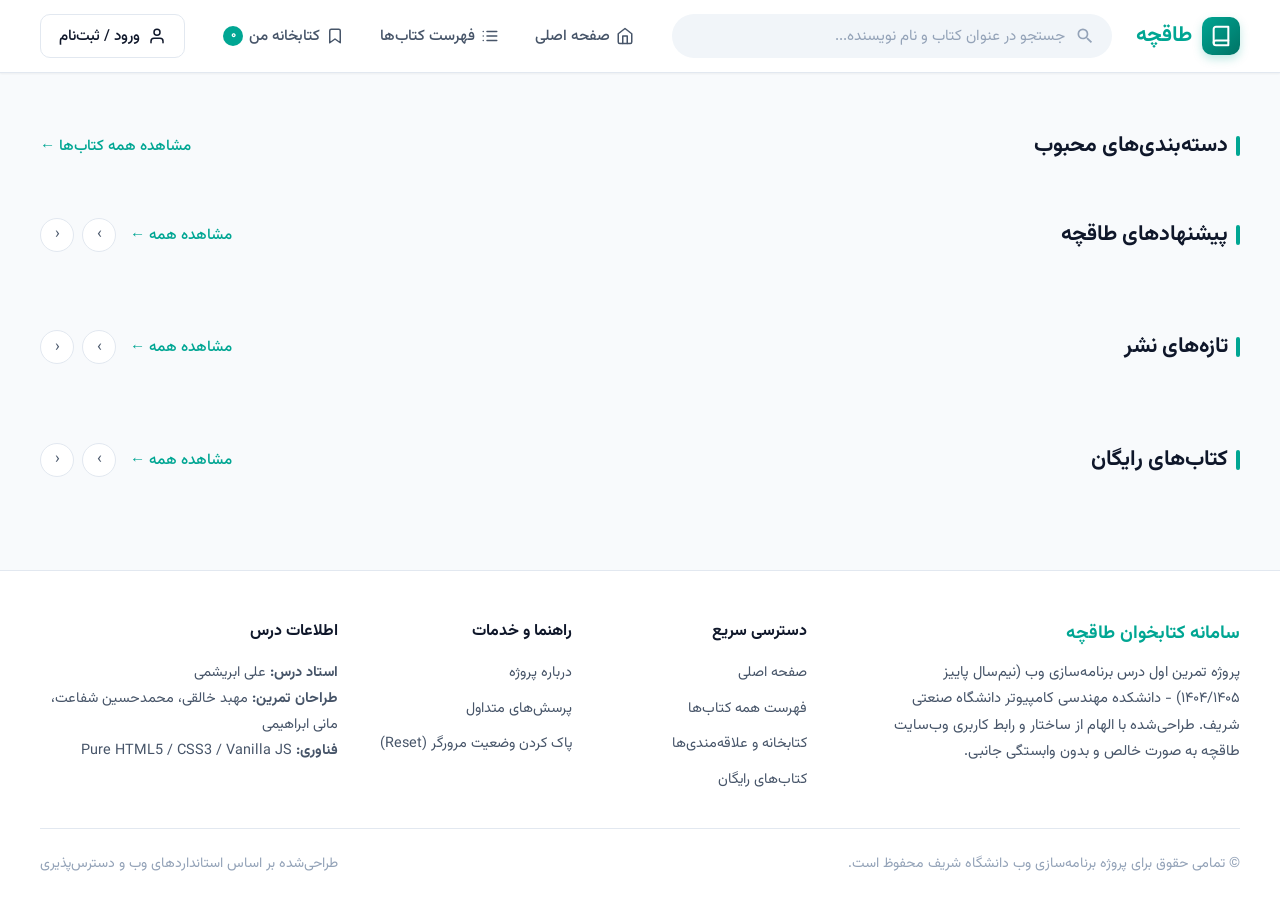
==== index.html @ 5969f9aa "feat(views): create semantic accessible HTML shell with Home, Catalog, Details, Library, Reader, and" ====
<!DOCTYPE html>
<html lang="fa" dir="rtl">
<head>
  <meta charset="UTF-8">
  <meta name="viewport" content="width=device-width, initial-scale=1.0">
  <meta name="description" content="طاقچه - سامانه خرید، دانلود و مطالعه آنلاین کتاب‌های الکترونیکی و صوتی">
  <title>طاقچه | کتاب الکترونیکی و صوتی</title>
  <link rel="stylesheet" href="css/style.css">
</head>
<body>

  <!-- سربرگ اصلی سایت -->
  <header class="site-header" role="banner">
    <div class="container header-inner">
      <!-- لوگو و برند -->
      <a href="#home" class="brand-logo" id="nav-brand-logo" aria-label="صفحه اصلی طاقچه">
        <div class="brand-icon" aria-hidden="true">
          <svg width="22" height="22" viewBox="0 0 24 24" fill="none" stroke="currentColor" stroke-width="2.2" stroke-linecap="round" stroke-linejoin="round">
            <path d="M4 19.5A2.5 2.5 0 0 1 6.5 17H20"/>
            <path d="M6.5 2H20v20H6.5A2.5 2.5 0 0 1 4 19.5v-15A2.5 2.5 0 0 1 6.5 2z"/>
          </svg>
        </div>
        <span>طاقچه</span>
      </a>

      <!-- نوار جستجوی سربرگ -->
      <div class="header-search" id="header-search-container" role="search">
        <form id="header-search-form" action="javascript:void(0);">
          <div class="search-input-wrapper">
            <svg class="search-icon" aria-hidden="true" viewBox="0 0 24 24">
              <path d="M15.5 14h-.79l-.28-.27A6.471 6.471 0 0 0 16 9.5 6.5 6.5 0 1 0 9.5 16c1.61 0 3.09-.59 4.23-1.57l.27.28v.79l5 4.99L20.49 19l-4.99-5zm-6 0C7.01 14 5 11.99 5 9.5S7.01 5 9.5 5 14 7.01 14 9.5 11.99 14 9.5 14z"/>
            </svg>
            <input 
              type="text" 
              id="global-search-input" 
              class="search-input" 
              placeholder="جستجو در عنوان کتاب و نام نویسنده..." 
              autocomplete="off"
              aria-label="جستجوی کتاب"
            >
            <button type="button" id="search-clear-btn" class="search-clear-btn" aria-label="پاک کردن متن جستجو">✕</button>
          </div>
        </form>
      </div>

      <!-- ناوبری اصلی -->
      <nav class="main-nav" role="navigation" aria-label="ناوبری اصلی">
        <a href="#home" class="nav-link" id="nav-link-home">
          <svg width="18" height="18" viewBox="0 0 24 24" fill="none" stroke="currentColor" stroke-width="2" stroke-linecap="round" stroke-linejoin="round" aria-hidden="true"><path d="M3 9l9-7 9 7v11a2 2 0 0 1-2 2H5a2 2 0 0 1-2-2z"/><polyline points="9 22 9 12 15 12 15 22"/></svg>
          <span>صفحه اصلی</span>
        </a>
        <a href="#catalog" class="nav-link" id="nav-link-catalog">
          <svg width="18" height="18" viewBox="0 0 24 24" fill="none" stroke="currentColor" stroke-width="2" stroke-linecap="round" stroke-linejoin="round" aria-hidden="true"><line x1="8" y1="6" x2="21" y2="6"/><line x1="8" y1="12" x2="21" y2="12"/><line x1="8" y1="18" x2="21" y2="18"/><line x1="3" y1="6" x2="3.01" y2="6"/><line x1="3" y1="12" x2="3.01" y2="12"/><line x1="3" y1="18" x2="3.01" y2="18"/></svg>
          <span>فهرست کتاب‌ها</span>
        </a>
        <a href="#library" class="nav-link" id="nav-link-library">
          <svg width="18" height="18" viewBox="0 0 24 24" fill="none" stroke="currentColor" stroke-width="2" stroke-linecap="round" stroke-linejoin="round" aria-hidden="true"><path d="M19 21l-7-5-7 5V5a2 2 0 0 1 2-2h10a2 2 0 0 1 2 2z"/></svg>
          <span>کتابخانه من</span>
          <span class="badge-count" id="header-library-count">۰</span>
        </a>
      </nav>

      <!-- اقدامات کاربری سربرگ -->
      <div class="header-actions">
        <div id="user-logged-out-box">
          <button type="button" class="btn btn-outline" id="btn-open-login" aria-haspopup="dialog">
            <svg width="18" height="18" viewBox="0 0 24 24" fill="none" stroke="currentColor" stroke-width="2" stroke-linecap="round" stroke-linejoin="round" aria-hidden="true"><path d="M20 21v-2a4 4 0 0 0-4-4H8a4 4 0 0 0-4 4v2"/><circle cx="12" cy="7" r="4"/></svg>
            <span>ورود / ثبت‌نام</span>
          </button>
        </div>
        <div id="user-logged-in-box" style="display: none; align-items: center; gap: 8px;">
          <div class="user-menu-btn">
            <div class="user-avatar" id="header-user-avatar" aria-hidden="true">ک</div>
            <span id="header-user-name">کاربر</span>
          </div>
          <button type="button" class="btn-logout" id="btn-logout" aria-label="خروج از حساب کاربری">خروج</button>
        </div>

        <!-- دکمه منوی موبایل -->
        <button type="button" class="mobile-menu-toggle" id="btn-mobile-menu" aria-label="منوی موبایل" aria-expanded="false">
          <svg width="22" height="22" viewBox="0 0 24 24" fill="none" stroke="currentColor" stroke-width="2" stroke-linecap="round" stroke-linejoin="round"><line x1="3" y1="12" x2="21" y2="12"/><line x1="3" y1="6" x2="21" y2="6"/><line x1="3" y1="18" x2="21" y2="18"/></svg>
        </button>
      </div>
    </div>
  </header>

  <!-- ریشه اصلی اپلیکیشن (صفحات و نماها) -->
  <main id="app-root" role="main">
    
    <!-- ==================== نمای صفحه اصلی ==================== -->
    <div id="view-home" class="app-view">
      <div class="container">
        
        <!-- بنر تبلیغاتی اسلایدر -->
        <section class="banner-section" aria-label="پیشنهادهای ویژه">
          <div class="banner-carousel-wrapper">
            <div class="banner-slides-track" id="banner-slides-track">
              <!-- بنرها توسط جاوااسکریپت درج می‌شوند -->
            </div>
            <div class="banner-controls">
              <button type="button" class="banner-arrow-btn" id="banner-prev-btn" aria-label="اسلاید قبلی">
                <svg width="20" height="20" viewBox="0 0 24 24" fill="none" stroke="currentColor" stroke-width="2.5" stroke-linecap="round" stroke-linejoin="round"><polyline points="9 18 15 12 9 6"/></svg>
              </button>
              <button type="button" class="banner-arrow-btn" id="banner-next-btn" aria-label="اسلاید بعدی">
                <svg width="20" height="20" viewBox="0 0 24 24" fill="none" stroke="currentColor" stroke-width="2.5" stroke-linecap="round" stroke-linejoin="round"><polyline points="15 18 9 12 15 6"/></svg>
              </button>
            </div>
            <div class="banner-indicators" id="banner-indicators">
              <!-- نقاط اندیکاتور -->
            </div>
          </div>
        </section>

        <!-- بخش دسته‌بندی‌ها -->
        <section class="categories-section" aria-label="دسته‌بندی‌های موضوعی">
          <div class="section-header">
            <h2 class="section-title">دسته‌بندی‌های محبوب</h2>
            <a href="#catalog" class="section-view-all">مشاهده همه کتاب‌ها ←</a>
          </div>
          <div class="categories-grid" id="home-categories-grid">
            <!-- تراشه‌های دسته‌بندی با JS اضافه می‌شوند -->
          </div>
        </section>

        <!-- ردیف ۱: پیشنهادهای طاقچه -->
        <section class="shelf-section" id="shelf-featured" aria-label="پیشنهادهای طاقچه">
          <div class="section-header">
            <h2 class="section-title">پیشنهادهای طاقچه</h2>
            <div style="display: flex; align-items: center; gap: 14px;">
              <a href="#catalog" class="section-view-all" data-shelf-filter="featured">مشاهده همه ←</a>
              <div class="shelf-controls">
                <button type="button" class="shelf-arrow-btn" data-shelf-prev="shelf-featured-track" aria-label="کتاب‌های قبلی">›</button>
                <button type="button" class="shelf-arrow-btn" data-shelf-next="shelf-featured-track" aria-label="کتاب‌های بعدی">‹</button>
              </div>
            </div>
          </div>
          <div class="shelf-carousel">
            <div class="shelf-track" id="shelf-featured-track">
              <!-- کارت‌های کتاب درج می‌شوند -->
            </div>
          </div>
        </section>

        <!-- ردیف ۲: تازه‌های نشر -->
        <section class="shelf-section" id="shelf-new" aria-label="تازه‌های نشر">
          <div class="section-header">
            <h2 class="section-title">تازه‌های نشر</h2>
            <div style="display: flex; align-items: center; gap: 14px;">
              <a href="#catalog" class="section-view-all" data-shelf-filter="new">مشاهده همه ←</a>
              <div class="shelf-controls">
                <button type="button" class="shelf-arrow-btn" data-shelf-prev="shelf-new-track" aria-label="کتاب‌های قبلی">›</button>
                <button type="button" class="shelf-arrow-btn" data-shelf-next="shelf-new-track" aria-label="کتاب‌های بعدی">‹</button>
              </div>
            </div>
          </div>
          <div class="shelf-carousel">
            <div class="shelf-track" id="shelf-new-track">
              <!-- کارت‌های کتاب درج می‌شوند -->
            </div>
          </div>
        </section>

        <!-- ردیف ۳: کتاب‌های رایگان -->
        <section class="shelf-section" id="shelf-free" aria-label="کتاب‌های رایگان">
          <div class="section-header">
            <h2 class="section-title">کتاب‌های رایگان</h2>
            <div style="display: flex; align-items: center; gap: 14px;">
              <a href="#catalog" class="section-view-all" data-shelf-filter="free">مشاهده همه ←</a>
              <div class="shelf-controls">
                <button type="button" class="shelf-arrow-btn" data-shelf-prev="shelf-free-track" aria-label="کتاب‌های قبلی">›</button>
                <button type="button" class="shelf-arrow-btn" data-shelf-next="shelf-free-track" aria-label="کتاب‌های بعدی">‹</button>
              </div>
            </div>
          </div>
          <div class="shelf-carousel">
            <div class="shelf-track" id="shelf-free-track">
              <!-- کارت‌های کتاب درج می‌شوند -->
            </div>
          </div>
        </section>

      </div>
    </div>

    <!-- ==================== نمای فهرست کتاب‌ها و جستجو ==================== -->
    <div id="view-catalog" class="app-view" style="display: none;">
      <div class="container catalog-section">
        
        <div class="catalog-header">
          <nav class="catalog-breadcrumb" aria-label="مسیر راهنما">
            <a href="#home">صفحه اصلی</a>
            <span>/</span>
            <span style="color: var(--text-primary); font-weight: 500;">فهرست کتاب‌ها</span>
          </nav>
          <div class="catalog-title-bar">
            <h1 style="font-size: 1.6rem; font-weight: 700;">فهرست و جستجوی کتاب‌ها</h1>
          </div>
        </div>

        <div class="catalog-layout">
          <!-- نوار کناری فیلترها -->
          <aside class="filters-sidebar" aria-label="فیلترهای جستجو">
            <div class="filters-header">
              <h3>فیلترها</h3>
              <button type="button" class="clear-filters-btn" id="btn-clear-all-filters">پاک کردن فیلترها</button>
            </div>

            <!-- فیلتر بر اساس دسته -->
            <div class="filter-group">
              <h4 class="filter-group-title">دسته‌بندی موضوعی</h4>
              <div class="filter-options-list" id="filter-categories-list">
                <!-- گزینه‌های رادیویی با JS اضافه می‌شوند -->
              </div>
            </div>

            <!-- فیلتر بر اساس قیمت -->
            <div class="filter-group">
              <h4 class="filter-group-title">نوع قیمت</h4>
              <div class="filter-options-list">
                <label class="filter-radio-label">
                  <input type="radio" name="filter-price" value="all" checked>
                  <span>همه کتاب‌ها</span>
                </label>
                <label class="filter-radio-label">
                  <input type="radio" name="filter-price" value="free">
                  <span>فقط کتاب‌های رایگان</span>
                </label>
                <label class="filter-radio-label">
                  <input type="radio" name="filter-price" value="paid">
                  <span>فقط کتاب‌های غیررایگان (پولی)</span>
                </label>
              </div>
            </div>
          </aside>

          <!-- محتوای نتایج -->
          <div class="catalog-content">
            <!-- نوار مرتب‌سازی و آمار -->
            <div class="catalog-toolbar">
              <div class="results-count">
                تعداد نتایج: <strong id="catalog-count-badge">۰</strong> کتاب
              </div>
              <div class="sort-container">
                <label for="catalog-sort-select" class="sort-label">مرتب‌سازی بر اساس:</label>
                <select id="catalog-sort-select" class="sort-select" aria-label="مرتب‌سازی نتایج">
                  <option value="default">پیش‌فرض طاقچه</option>
                  <option value="rating-desc">بیشترین امتیاز (محبوب‌ترین)</option>
                  <option value="price-asc">ارزان‌ترین قیمت</option>
                  <option value="price-desc">گران‌ترین قیمت</option>
                </select>
              </div>
            </div>

            <!-- شبکه کارت‌های کتاب -->
            <div class="catalog-books-grid" id="catalog-books-grid">
              <!-- کارت‌ها در این بخش درج می‌شوند -->
            </div>
          </div>
        </div>

      </div>
    </div>

    <!-- ==================== نمای جزییات کتاب ==================== -->
    <div id="view-book" class="app-view" style="display: none;">
      <div class="container book-details-section">
        
        <nav class="catalog-breadcrumb" aria-label="مسیر راهنما">
          <a href="#home">صفحه اصلی</a>
          <span>/</span>
          <a href="#catalog">فهرست کتاب‌ها</a>
          <span>/</span>
          <span id="book-detail-breadcrumb" style="color: var(--text-primary); font-weight: 500;">نام کتاب</span>
        </nav>

        <div id="book-detail-content-area">
          <!-- محتوای جزییات با جاوااسکریپت بارگذاری می‌شود -->
        </div>

      </div>
    </div>

    <!-- ==================== نمای کتابخانه من ==================== -->
    <div id="view-library" class="app-view" style="display: none;">
      <div class="container library-section">
        
        <div class="catalog-header">
          <nav class="catalog-breadcrumb" aria-label="مسیر راهنما">
            <a href="#home">صفحه اصلی</a>
            <span>/</span>
            <span style="color: var(--text-primary); font-weight: 500;">کتابخانه من</span>
          </nav>
          <h1 style="font-size: 1.6rem; font-weight: 700; margin-bottom: 8px;">کتابخانه و علاقه‌مندی‌ها</h1>
          <p style="color: var(--text-secondary); font-size: 0.95rem;">کتاب‌های دریافت‌شده و نشان‌شده‌های شما به صورت پایدار در این بخش قرار دارند.</p>
        </div>

        <div class="library-tabs" role="tablist">
          <button type="button" class="library-tab-btn active" id="tab-btn-purchased" role="tab" aria-selected="true">
            <span>کتاب‌های دریافت‌شده (من)</span>
            <span class="badge-count" id="library-purchased-count">۰</span>
          </button>
          <button type="button" class="library-tab-btn" id="tab-btn-favorites" role="tab" aria-selected="false">
            <span>نشان‌شده‌ها (علاقه‌مندی‌ها)</span>
            <span class="badge-count" id="library-favorites-count">۰</span>
          </button>
        </div>

        <!-- شبکه کتاب‌های کتابخانه -->
        <div class="catalog-books-grid" id="library-books-grid">
          <!-- کتاب‌های کتابخانه درج می‌شوند -->
        </div>

      </div>
    </div>

    <!-- ==================== نمای مطالعه نمونه کتاب ==================== -->
    <div id="view-reader" class="app-view" style="display: none;">
      <div class="reader-container" id="reader-container">
        
        <header class="reader-header">
          <div class="reader-title-box">
            <button type="button" class="btn btn-outline" id="btn-reader-exit" aria-label="خروج از مطالعه و بازگشت به جزییات کتاب">
              ✕ خروج از مطالعه
            </button>
            <span id="reader-header-book-title" style="font-weight: 700; font-size: 1.05rem;">عنوان کتاب</span>
          </div>

          <div class="reader-tools">
            <!-- تغییر اندازه قلم -->
            <div class="reader-tool-group" aria-label="تنظیم اندازه قلم">
              <button type="button" class="reader-tool-btn" data-font-size="sm">کوچک</button>
              <button type="button" class="reader-tool-btn active" data-font-size="md">متوسط</button>
              <button type="button" class="reader-tool-btn" data-font-size="lg">بزرگ</button>
            </div>

            <!-- تغییر تم مطالعه -->
            <div class="reader-tool-group" aria-label="تنظیم تم مطالعه">
              <button type="button" class="reader-tool-btn active" data-theme="light">روشن</button>
              <button type="button" class="reader-tool-btn" data-theme="dark">تیره</button>
              <button type="button" class="reader-tool-btn" data-theme="sepia">کاغذی</button>
            </div>
          </div>
        </header>

        <main class="reader-content-wrapper">
          <div class="reader-book-meta">
            <h1 class="reader-book-title" id="reader-title">عنوان کتاب</h1>
            <p class="reader-book-author" id="reader-author">نویسنده</p>
          </div>
          <div class="reader-paragraphs font-size-md" id="reader-paragraphs-body">
            <!-- پاراگراف‌های متنی کتاب -->
          </div>
        </main>

      </div>
    </div>

  </main>

  <!-- ==================== مودال ورود کاربر ==================== -->
  <div class="modal-overlay" id="login-modal" role="dialog" aria-modal="true" aria-labelledby="login-modal-title">
    <div class="modal-card">
      <div class="modal-header">
        <h3 class="modal-title" id="login-modal-title">ورود به طاقچه</h3>
        <button type="button" class="modal-close-btn" id="btn-close-login" aria-label="بستن پنجره">✕</button>
      </div>
      <form id="login-form" novalidate>
        <div class="modal-body">
          <p style="font-size: 0.9rem; color: var(--text-secondary); margin-bottom: 20px;">
            برای دریافت و خرید کتاب و ثبت در کتابخانه خود، لطفاً اطلاعات زیر را وارد نمایید:
          </p>
          
          <div class="form-group">
            <label for="input-user-name" class="form-label">نام و نام خانوادگی / نام نمایشی *</label>
            <input 
              type="text" 
              id="input-user-name" 
              class="form-input" 
              placeholder="مثال: علی احمدی" 
              required
            >
            <span class="form-error-msg" id="error-user-name">لطفاً نام نمایشی خود را وارد کنید.</span>
          </div>

          <div class="form-group">
            <label for="input-user-phone" class="form-label">شماره تلفن همراه *</label>
            <input 
              type="tel" 
              id="input-user-phone" 
              class="form-input" 
              placeholder="مثال: 09123456789" 
              dir="ltr" 
              maxlength="11" 
              required
            >
            <span class="form-error-msg" id="error-user-phone">شماره همراه باید دقیقاً ۱۱ رقم بوده و با ۰۹ آغاز شود (ارقام فارسی و لاتین معتبرند).</span>
          </div>
        </div>
        <div class="modal-footer">
          <button type="button" class="btn btn-outline" id="btn-cancel-login">انصراف</button>
          <button type="submit" class="btn btn-primary" id="btn-submit-login">ورود به حساب</button>
        </div>
      </form>
    </div>
  </div>

  <!-- ==================== مودال تایید خرید کتاب ==================== -->
  <div class="modal-overlay" id="purchase-modal" role="dialog" aria-modal="true" aria-labelledby="purchase-modal-title">
    <div class="modal-card">
      <div class="modal-header">
        <h3 class="modal-title" id="purchase-modal-title">تایید خرید شبیه‌سازی‌شده</h3>
        <button type="button" class="modal-close-btn" id="btn-close-purchase" aria-label="بستن پنجره">✕</button>
      </div>
      <div class="modal-body">
        <p style="font-size: 0.95rem; margin-bottom: 16px; color: var(--text-primary);">
          شما در حال افزودن کتاب زیر به کتابخانه دیجیتال خود هستید:
        </p>
        <div style="background-color: var(--bg-surface-alt); padding: 16px; border-radius: var(--radius-md); margin-bottom: 18px;">
          <h4 id="purchase-book-title" style="font-size: 1.05rem; font-weight: 700; margin-bottom: 6px;">عنوان کتاب</h4>
          <p id="purchase-book-author" style="font-size: 0.88rem; color: var(--text-secondary); margin-bottom: 12px;">نویسنده</p>
          <div style="display: flex; justify-content: space-between; align-items: center; border-top: 1px dashed var(--border-light); padding-top: 10px;">
            <span style="font-size: 0.9rem; color: var(--text-secondary);">مبلغ قابل پرداخت:</span>
            <strong id="purchase-book-price" style="font-size: 1.1rem; color: var(--primary);">۰ تومان</strong>
          </div>
        </div>
        <p style="font-size: 0.82rem; color: var(--text-muted); line-height: 1.6;">
          * توجه: این فرایند یک شبیه‌سازی محلی برای تکلیف دانشگاه است و هیچ‌گونه تراکنش مالی واقعی یا اتصال به درگاه پرداخت انجام نمی‌گیرد.
        </p>
      </div>
      <div class="modal-footer">
        <button type="button" class="btn btn-outline" id="btn-cancel-purchase">انصراف</button>
        <button type="button" class="btn btn-primary" id="btn-confirm-purchase">تایید و افزودن به کتابخانه</button>
      </div>
    </div>
  </div>

  <!-- کانتینر پیام‌های شناور توست -->
  <div class="toast-container" id="toast-container" aria-live="polite"></div>

  <!-- پاورقی سایت -->
  <footer class="site-footer" role="contentinfo">
    <div class="container">
      <div class="footer-grid">
        <div class="footer-about">
          <h4>سامانه کتابخوان طاقچه</h4>
          <p>
            پروژه تمرین اول درس برنامه‌سازی وب (نیم‌سال پاییز ۱۴۰۴/۱۴۰۵) - دانشکده مهندسی کامپیوتر دانشگاه صنعتی شریف. طراحی‌شده با الهام از ساختار و رابط کاربری وب‌سایت طاقچه به صورت خالص و بدون وابستگی جانبی.
          </p>
        </div>
        <div class="footer-col">
          <h5>دسترسی سریع</h5>
          <ul class="footer-links-list">
            <li><a href="#home">صفحه اصلی</a></li>
            <li><a href="#catalog">فهرست همه کتاب‌ها</a></li>
            <li><a href="#library">کتابخانه و علاقه‌مندی‌ها</a></li>
            <li><a href="#catalog" data-shelf-filter="free">کتاب‌های رایگان</a></li>
          </ul>
        </div>
        <div class="footer-col">
          <h5>راهنما و خدمات</h5>
          <ul class="footer-links-list">
            <li><a href="javascript:void(0);" onclick="alert('این سامانه یک پروژه دانشگاهی است.');">درباره پروژه</a></li>
            <li><a href="javascript:void(0);" onclick="alert('پرسش‌های متداول در فایل README.md توضیح داده شده‌اند.');">پرسش‌های متداول</a></li>
            <li><a href="javascript:void(0);" onclick="localStorage.clear(); location.reload();">پاک کردن وضعیت مرورگر (Reset)</a></li>
          </ul>
        </div>
        <div class="footer-col">
          <h5>اطلاعات درس</h5>
          <p style="font-size: 0.9rem; color: var(--text-secondary); line-height: 1.8;">
            <strong>استاد درس:</strong> علی ابریشمی<br>
            <strong>طراحان تمرین:</strong> مهبد خالقی، محمدحسین شفاعت، مانی ابراهیمی<br>
            <strong>فناوری:</strong> Pure HTML5 / CSS3 / Vanilla JS
          </p>
        </div>
      </div>
      <div class="footer-bottom">
        <span>© تمامی حقوق برای پروژه برنامه‌سازی وب دانشگاه شریف محفوظ است.</span>
        <span>طراحی‌شده بر اساس استانداردهای وب و دسترس‌پذیری</span>
      </div>
    </div>
  </footer>

  <!-- اسکریپت داده‌ها و منطق برنامه -->
  <script src="js/books.js"></script>
  <script src="js/app.js"></script>
</body>
</html>
---- css/style.css ----
/**
 * style.css - سامانه طراحی و استایل‌های وب‌اپلیکیشن طاقچه
 * کاملاً بدون وابستگی، بر پایه CSS خالص، واکنش‌گرا و راست‌به‌چپ (RTL)
 */

/* ==========================================================================
   ۱. قلم‌ها و متغیرهای طراحی (Typography & CSS Variables)
   ========================================================================== */
@font-face {
  font-family: 'Vazirmatn';
  src: url('../assets/fonts/Vazirmatn-Regular.woff2') format('woff2');
  font-weight: 400;
  font-style: normal;
  font-display: swap;
}

@font-face {
  font-family: 'Vazirmatn';
  src: url('../assets/fonts/Vazirmatn-Medium.woff2') format('woff2');
  font-weight: 500;
  font-style: normal;
  font-display: swap;
}

@font-face {
  font-family: 'Vazirmatn';
  src: url('../assets/fonts/Vazirmatn-Bold.woff2') format('woff2');
  font-weight: 700;
  font-style: normal;
  font-display: swap;
}

:root {
  /* پالت رنگی طاقچه */
  --primary: #00a693;
  --primary-hover: #008f7e;
  --primary-dark: #007365;
  --primary-light: #e6f6f4;
  --primary-glow: rgba(0, 166, 147, 0.25);

  --accent-gold: #f59e0b;
  --accent-red: #ef4444;
  --accent-red-bg: #fee2e2;
  --accent-blue: #2563eb;

  /* رنگ‌های سطح و پس‌زمینه */
  --bg-page: #f8fafc;
  --bg-surface: #ffffff;
  --bg-surface-alt: #f1f5f9;
  --bg-overlay: rgba(15, 23, 42, 0.65);

  /* رنگ‌های متن */
  --text-primary: #0f172a;
  --text-secondary: #475569;
  --text-muted: #94a3b8;
  --text-on-primary: #ffffff;

  /* خطوط و مرزها */
  --border-light: #e2e8f0;
  --border-focus: #00a693;

  /* سایه‌ها */
  --shadow-sm: 0 1px 2px 0 rgba(0, 0, 0, 0.05);
  --shadow-md: 0 4px 6px -1px rgba(0, 0, 0, 0.08), 0 2px 4px -2px rgba(0, 0, 0, 0.05);
  --shadow-lg: 0 10px 15px -3px rgba(0, 0, 0, 0.08), 0 4px 6px -4px rgba(0, 0, 0, 0.04);
  --shadow-xl: 0 20px 25px -5px rgba(0, 0, 0, 0.1), 0 8px 10px -6px rgba(0, 0, 0, 0.04);

  /* فاصله‌ها و انحناها */
  --radius-sm: 6px;
  --radius-md: 10px;
  --radius-lg: 16px;
  --radius-full: 9999px;

  --transition-fast: 0.15s ease;
  --transition-normal: 0.25s ease;

  --max-content-width: 1240px;
}

/* ==========================================================================
   ۲. بازنشانی پایه و عمومی (Reset & Base)
   ========================================================================== */
*, *::before, *::after {
  box-sizing: border-box;
  margin: 0;
  padding: 0;
}

html {
  font-family: 'Vazirmatn', -apple-system, BlinkMacSystemFont, "Segoe UI", Tahoma, sans-serif;
  font-size: 16px;
  line-height: 1.6;
  direction: rtl;
  text-align: right;
  scroll-behavior: smooth;
  background-color: var(--bg-page);
  color: var(--text-primary);
  -webkit-font-smoothing: antialiased;
}

body {
  min-height: 100vh;
  display: flex;
  flex-direction: column;
  overflow-x: hidden;
}

img, svg {
  display: block;
  max-width: 100%;
}

button, input, select, textarea {
  font-family: inherit;
  font-size: inherit;
  color: inherit;
  border: none;
  outline: none;
}

button {
  cursor: pointer;
  background: none;
  transition: all var(--transition-fast);
}

a {
  color: inherit;
  text-decoration: none;
  transition: color var(--transition-fast);
}

ul, ol {
  list-style: none;
}

/* دسترس‌پذیری فوکوس */
:focus-visible {
  outline: 3px solid var(--primary);
  outline-offset: 2px;
}

.container {
  width: 100%;
  max-width: var(--max-content-width);
  margin-left: auto;
  margin-right: auto;
  padding-left: 20px;
  padding-right: 20px;
}

.sr-only {
  position: absolute;
  width: 1px;
  height: 1px;
  padding: 0;
  margin: -1px;
  overflow: hidden;
  clip: rect(0, 0, 0, 0);
  white-space: nowrap;
  border: 0;
}

/* ==========================================================================
   ۳. سربرگ اصلی (Header & Navigation)
   ========================================================================== */
.site-header {
  position: sticky;
  top: 0;
  z-index: 100;
  background-color: var(--bg-surface);
  border-bottom: 1px solid var(--border-light);
  box-shadow: var(--shadow-sm);
}

.header-inner {
  display: flex;
  align-items: center;
  justify-content: space-between;
  gap: 20px;
  height: 72px;
}

/* لوگو */
.brand-logo {
  display: flex;
  align-items: center;
  gap: 10px;
  font-weight: 700;
  font-size: 1.35rem;
  color: var(--primary);
  flex-shrink: 0;
}

.brand-icon {
  width: 38px;
  height: 38px;
  background: linear-gradient(135deg, var(--primary) 0%, var(--primary-dark) 100%);
  color: white;
  border-radius: var(--radius-md);
  display: flex;
  align-items: center;
  justify-content: center;
  box-shadow: 0 4px 10px var(--primary-glow);
}

/* جستجوگر سربرگ */
.header-search {
  flex: 1;
  max-width: 440px;
  position: relative;
}

.search-input-wrapper {
  position: relative;
  display: flex;
  align-items: center;
  background-color: var(--bg-surface-alt);
  border: 1px solid transparent;
  border-radius: var(--radius-full);
  padding: 0 16px;
  height: 44px;
  transition: all var(--transition-fast);
}

.search-input-wrapper:focus-within {
  background-color: var(--bg-surface);
  border-color: var(--primary);
  box-shadow: 0 0 0 3px var(--primary-glow);
}

.search-icon {
  width: 20px;
  height: 20px;
  fill: var(--text-muted);
  margin-left: 10px;
  flex-shrink: 0;
}

.search-input {
  width: 100%;
  background: transparent;
  color: var(--text-primary);
  font-size: 0.95rem;
}

.search-input::placeholder {
  color: var(--text-muted);
}

.search-clear-btn {
  display: none;
  align-items: center;
  justify-content: center;
  width: 22px;
  height: 22px;
  border-radius: 50%;
  background-color: var(--border-light);
  color: var(--text-secondary);
  font-size: 12px;
  cursor: pointer;
}

.search-clear-btn.active {
  display: flex;
}

/* ناوبری اصلی */
.main-nav {
  display: flex;
  align-items: center;
  gap: 8px;
}

.nav-link {
  display: inline-flex;
  align-items: center;
  gap: 6px;
  padding: 8px 14px;
  border-radius: var(--radius-md);
  font-weight: 500;
  font-size: 0.95rem;
  color: var(--text-secondary);
  position: relative;
}

.nav-link:hover {
  color: var(--primary);
  background-color: var(--primary-light);
}

.nav-link.active {
  color: var(--primary);
  background-color: var(--primary-light);
  font-weight: 700;
}

.badge-count {
  display: inline-flex;
  align-items: center;
  justify-content: center;
  min-width: 20px;
  height: 20px;
  padding: 0 6px;
  border-radius: var(--radius-full);
  background-color: var(--primary);
  color: white;
  font-size: 0.75rem;
  font-weight: 700;
}

/* دکمه‌های کاربری سربرگ */
.header-actions {
  display: flex;
  align-items: center;
  gap: 12px;
}

.btn {
  display: inline-flex;
  align-items: center;
  justify-content: center;
  gap: 8px;
  padding: 9px 18px;
  border-radius: var(--radius-md);
  font-weight: 500;
  font-size: 0.95rem;
  transition: all var(--transition-fast);
}

.btn-primary {
  background-color: var(--primary);
  color: white;
  box-shadow: 0 2px 6px var(--primary-glow);
}

.btn-primary:hover {
  background-color: var(--primary-hover);
  box-shadow: 0 4px 10px var(--primary-glow);
  transform: translateY(-1px);
}

.btn-outline {
  border: 1px solid var(--border-light);
  color: var(--text-primary);
  background-color: var(--bg-surface);
}

.btn-outline:hover {
  border-color: var(--primary);
  color: var(--primary);
  background-color: var(--primary-light);
}

.btn-danger {
  background-color: var(--accent-red);
  color: white;
}

.btn-danger:hover {
  background-color: #dc2626;
}

/* وضعیت کاربر وارد شده */
.user-menu-btn {
  display: flex;
  align-items: center;
  gap: 10px;
  padding: 6px 12px;
  border-radius: var(--radius-md);
  background-color: var(--bg-surface-alt);
  color: var(--text-primary);
  border: 1px solid var(--border-light);
}

.user-menu-btn:hover {
  border-color: var(--primary);
}

.user-avatar {
  width: 32px;
  height: 32px;
  border-radius: 50%;
  background-color: var(--primary);
  color: white;
  display: flex;
  align-items: center;
  justify-content: center;
  font-weight: 700;
  font-size: 0.9rem;
}

.btn-logout {
  padding: 6px 10px;
  border-radius: var(--radius-sm);
  color: var(--accent-red);
  background-color: var(--accent-red-bg);
  font-size: 0.85rem;
  font-weight: 500;
}

.btn-logout:hover {
  background-color: #fecaca;
}

/* منوی موبایل */
.mobile-menu-toggle {
  display: none;
  align-items: center;
  justify-content: center;
  width: 40px;
  height: 40px;
  border-radius: var(--radius-md);
  background-color: var(--bg-surface-alt);
}

/* ==========================================================================
   ۴. بنر صفحه اصلی و اسلایدر تبلیغاتی (Banner Carousel)
   ========================================================================== */
.banner-section {
  margin-top: 24px;
  margin-bottom: 32px;
}

.banner-carousel-wrapper {
  position: relative;
  overflow: hidden;
  border-radius: var(--radius-lg);
  box-shadow: var(--shadow-md);
}

.banner-slides-track {
  display: flex;
  transition: transform 0.4s ease-in-out;
}

.banner-slide {
  min-width: 100%;
  padding: 40px 48px;
  color: white;
  display: flex;
  flex-direction: column;
  justify-content: center;
  position: relative;
  min-height: 220px;
}

.banner-badge {
  display: inline-block;
  align-self: flex-start;
  padding: 4px 12px;
  border-radius: var(--radius-full);
  background-color: rgba(255, 255, 255, 0.22);
  backdrop-filter: blur(4px);
  font-size: 0.85rem;
  font-weight: 700;
  margin-bottom: 14px;
}

.banner-title {
  font-size: 1.85rem;
  font-weight: 700;
  margin-bottom: 10px;
  line-height: 1.3;
}

.banner-subtitle {
  font-size: 1.05rem;
  opacity: 0.92;
  margin-bottom: 22px;
  max-width: 620px;
}

.banner-btn {
  align-self: flex-start;
  padding: 10px 22px;
  border-radius: var(--radius-full);
  background-color: white;
  color: var(--text-primary);
  font-weight: 700;
  box-shadow: var(--shadow-md);
}

.banner-btn:hover {
  transform: translateY(-2px);
  box-shadow: var(--shadow-lg);
}

/* کنترل‌های اسلایدر بنر */
.banner-controls {
  position: absolute;
  top: 50%;
  left: 16px;
  right: 16px;
  transform: translateY(-50%);
  display: flex;
  justify-content: space-between;
  pointer-events: none;
}

.banner-arrow-btn {
  pointer-events: auto;
  width: 42px;
  height: 42px;
  border-radius: 50%;
  background-color: rgba(255, 255, 255, 0.9);
  color: var(--text-primary);
  display: flex;
  align-items: center;
  justify-content: center;
  box-shadow: var(--shadow-md);
  transition: all var(--transition-fast);
}

.banner-arrow-btn:hover {
  background-color: white;
  transform: scale(1.08);
}

.banner-indicators {
  position: absolute;
  bottom: 16px;
  left: 50%;
  transform: translateX(-50%);
  display: flex;
  gap: 8px;
}

.banner-dot {
  width: 10px;
  height: 10px;
  border-radius: 50%;
  background-color: rgba(255, 255, 255, 0.45);
  cursor: pointer;
  transition: all var(--transition-fast);
}

.banner-dot.active {
  width: 24px;
  border-radius: var(--radius-full);
  background-color: white;
}

/* ==========================================================================
   ۵. بخش دسته‌بندی‌ها (Categories Section)
   ========================================================================== */
.categories-section {
  margin-bottom: 36px;
}

.section-header {
  display: flex;
  align-items: center;
  justify-content: space-between;
  margin-bottom: 18px;
}

.section-title {
  font-size: 1.35rem;
  font-weight: 700;
  color: var(--text-primary);
  position: relative;
  display: flex;
  align-items: center;
  gap: 8px;
}

.section-title::before {
  content: '';
  display: inline-block;
  width: 4px;
  height: 20px;
  background-color: var(--primary);
  border-radius: var(--radius-full);
}

.section-view-all {
  color: var(--primary);
  font-weight: 500;
  font-size: 0.95rem;
  display: inline-flex;
  align-items: center;
  gap: 4px;
}

.section-view-all:hover {
  color: var(--primary-dark);
  text-decoration: underline;
}

.categories-grid {
  display: grid;
  grid-template-columns: repeat(auto-fit, minmax(170px, 1fr));
  gap: 14px;
}

.category-chip {
  display: flex;
  align-items: center;
  gap: 12px;
  padding: 14px 18px;
  background-color: var(--bg-surface);
  border: 1px solid var(--border-light);
  border-radius: var(--radius-md);
  box-shadow: var(--shadow-sm);
  transition: all var(--transition-fast);
  cursor: pointer;
}

.category-chip:hover {
  border-color: var(--primary);
  transform: translateY(-2px);
  box-shadow: var(--shadow-md);
  background-color: var(--primary-light);
}

.category-icon {
  font-size: 1.5rem;
}

.category-name {
  font-weight: 600;
  font-size: 0.95rem;
  color: var(--text-primary);
}

/* ==========================================================================
   ۶. ردیف‌ها و قفسه‌های کتاب (Book Shelves & Rows)
   ========================================================================== */
.shelf-section {
  margin-bottom: 40px;
  position: relative;
}

.shelf-controls {
  display: flex;
  align-items: center;
  gap: 8px;
}

.shelf-arrow-btn {
  width: 34px;
  height: 34px;
  border-radius: 50%;
  border: 1px solid var(--border-light);
  background-color: var(--bg-surface);
  color: var(--text-secondary);
  display: flex;
  align-items: center;
  justify-content: center;
  transition: all var(--transition-fast);
}

.shelf-arrow-btn:hover:not(:disabled) {
  border-color: var(--primary);
  color: var(--primary);
  background-color: var(--primary-light);
}

.shelf-arrow-btn:disabled {
  opacity: 0.35;
  cursor: not-allowed;
}

.shelf-carousel {
  position: relative;
}

.shelf-track {
  display: flex;
  gap: 18px;
  overflow-x: auto;
  scroll-behavior: smooth;
  padding: 6px 2px 14px 2px;
  scrollbar-width: thin;
  scrollbar-color: var(--border-light) transparent;
}

.shelf-track::-webkit-scrollbar {
  height: 6px;
}

.shelf-track::-webkit-scrollbar-thumb {
  background-color: var(--border-light);
  border-radius: var(--radius-full);
}

/* کارت کتاب (Book Card) */
.book-card {
  flex: 0 0 210px;
  background-color: var(--bg-surface);
  border: 1px solid var(--border-light);
  border-radius: var(--radius-md);
  padding: 12px;
  box-shadow: var(--shadow-sm);
  display: flex;
  flex-direction: column;
  transition: all var(--transition-fast);
  position: relative;
}

.book-card:hover {
  transform: translateY(-4px);
  border-color: #cbd5e1;
  box-shadow: var(--shadow-lg);
}

.card-cover-wrapper {
  position: relative;
  width: 100%;
  aspect-ratio: 1 / 1.4;
  border-radius: var(--radius-sm);
  overflow: hidden;
  margin-bottom: 12px;
  background-color: var(--bg-surface-alt);
}

.card-cover-img {
  width: 100%;
  height: 100%;
  object-fit: cover;
  transition: transform var(--transition-normal);
}

.book-card:hover .card-cover-img {
  transform: scale(1.03);
}

.card-favorite-btn {
  position: absolute;
  top: 8px;
  left: 8px;
  width: 32px;
  height: 32px;
  border-radius: 50%;
  background-color: rgba(255, 255, 255, 0.9);
  backdrop-filter: blur(4px);
  display: flex;
  align-items: center;
  justify-content: center;
  box-shadow: var(--shadow-sm);
  color: var(--text-muted);
  transition: all var(--transition-fast);
  z-index: 2;
}

.card-favorite-btn:hover {
  transform: scale(1.1);
  color: var(--accent-red);
}

.card-favorite-btn.favorited {
  color: var(--accent-red);
}

.card-favorite-btn svg {
  width: 18px;
  height: 18px;
  fill: currentColor;
}

.card-body {
  display: flex;
  flex-direction: column;
  flex: 1;
}

.card-title {
  font-size: 0.98rem;
  font-weight: 700;
  line-height: 1.4;
  margin-bottom: 4px;
  color: var(--text-primary);
  display: -webkit-box;
  -webkit-line-clamp: 1;
  -webkit-box-orient: vertical;
  overflow: hidden;
}

.card-author {
  font-size: 0.85rem;
  color: var(--text-secondary);
  margin-bottom: 10px;
  display: -webkit-box;
  -webkit-line-clamp: 1;
  -webkit-box-orient: vertical;
  overflow: hidden;
}

.card-footer {
  margin-top: auto;
  display: flex;
  align-items: center;
  justify-content: space-between;
  padding-top: 10px;
  border-top: 1px dashed var(--border-light);
}

.card-rating {
  display: flex;
  align-items: center;
  gap: 3px;
  font-size: 0.85rem;
  font-weight: 600;
  color: var(--text-secondary);
}

.star-icon {
  width: 15px;
  height: 15px;
  fill: var(--accent-gold);
}

.card-price {
  font-size: 0.9rem;
  font-weight: 700;
  color: var(--primary);
}

.card-price.free {
  color: #16a34a;
  background-color: #dcfce7;
  padding: 2px 8px;
  border-radius: var(--radius-sm);
  font-size: 0.82rem;
}

/* ==========================================================================
   ۷. نمای فهرست کتاب‌ها و جستجو/فیلتر (Catalog View)
   ========================================================================== */
.catalog-section {
  padding-top: 24px;
  padding-bottom: 48px;
}

.catalog-header {
  margin-bottom: 24px;
}

.catalog-breadcrumb {
  display: flex;
  align-items: center;
  gap: 8px;
  font-size: 0.88rem;
  color: var(--text-muted);
  margin-bottom: 12px;
}

.catalog-breadcrumb a:hover {
  color: var(--primary);
}

.catalog-title-bar {
  display: flex;
  align-items: center;
  justify-content: space-between;
  flex-wrap: wrap;
  gap: 16px;
}

.catalog-layout {
  display: grid;
  grid-template-columns: 280px 1fr;
  gap: 28px;
  align-items: start;
}

/* نوار کناری فیلترها */
.filters-sidebar {
  background-color: var(--bg-surface);
  border: 1px solid var(--border-light);
  border-radius: var(--radius-md);
  padding: 20px;
  box-shadow: var(--shadow-sm);
  position: sticky;
  top: 96px;
}

.filters-header {
  display: flex;
  align-items: center;
  justify-content: space-between;
  padding-bottom: 14px;
  border-bottom: 1px solid var(--border-light);
  margin-bottom: 18px;
}

.filters-header h3 {
  font-size: 1.1rem;
  font-weight: 700;
}

.clear-filters-btn {
  font-size: 0.85rem;
  color: var(--accent-red);
  cursor: pointer;
}

.clear-filters-btn:hover {
  text-decoration: underline;
}

.filter-group {
  margin-bottom: 22px;
}

.filter-group-title {
  font-size: 0.95rem;
  font-weight: 600;
  margin-bottom: 12px;
  color: var(--text-primary);
}

.filter-options-list {
  display: flex;
  flex-direction: column;
  gap: 8px;
}

.filter-radio-label {
  display: flex;
  align-items: center;
  gap: 10px;
  font-size: 0.9rem;
  color: var(--text-secondary);
  cursor: pointer;
  padding: 6px 8px;
  border-radius: var(--radius-sm);
  transition: background-color var(--transition-fast);
}

.filter-radio-label:hover {
  background-color: var(--bg-surface-alt);
  color: var(--text-primary);
}

.filter-radio-label input[type="radio"] {
  accent-color: var(--primary);
  width: 16px;
  height: 16px;
}

/* نوار مرتب‌سازی و آمار */
.catalog-toolbar {
  display: flex;
  align-items: center;
  justify-content: space-between;
  flex-wrap: wrap;
  gap: 16px;
  background-color: var(--bg-surface);
  border: 1px solid var(--border-light);
  border-radius: var(--radius-md);
  padding: 14px 20px;
  margin-bottom: 24px;
  box-shadow: var(--shadow-sm);
}

.results-count {
  font-size: 0.92rem;
  color: var(--text-secondary);
}

.results-count strong {
  color: var(--primary);
  font-weight: 700;
}

.sort-container {
  display: flex;
  align-items: center;
  gap: 10px;
}

.sort-label {
  font-size: 0.9rem;
  color: var(--text-secondary);
}

.sort-select {
  padding: 8px 14px;
  border: 1px solid var(--border-light);
  border-radius: var(--radius-sm);
  background-color: var(--bg-surface);
  font-size: 0.9rem;
  cursor: pointer;
}

.sort-select:focus {
  border-color: var(--primary);
}

/* شبکه کتاب‌ها در فهرست */
.catalog-books-grid {
  display: grid;
  grid-template-columns: repeat(auto-fill, minmax(210px, 1fr));
  gap: 20px;
}

/* وضعیت خالی بدون نتیجه */
.empty-state {
  text-align: center;
  padding: 64px 24px;
  background-color: var(--bg-surface);
  border: 1px dashed var(--border-light);
  border-radius: var(--radius-lg);
  grid-column: 1 / -1;
}

.empty-state-icon {
  font-size: 3.5rem;
  margin-bottom: 16px;
}

.empty-state-title {
  font-size: 1.25rem;
  font-weight: 700;
  margin-bottom: 8px;
}

.empty-state-text {
  color: var(--text-secondary);
  margin-bottom: 20px;
  max-width: 440px;
  margin-left: auto;
  margin-right: auto;
}

/* ==========================================================================
   ۸. نمای جزییات کتاب (Book Details View)
   ========================================================================== */
.book-details-section {
  padding-top: 28px;
  padding-bottom: 48px;
}

.details-card {
  background-color: var(--bg-surface);
  border: 1px solid var(--border-light);
  border-radius: var(--radius-lg);
  padding: 32px;
  box-shadow: var(--shadow-sm);
  margin-bottom: 36px;
}

.details-grid {
  display: grid;
  grid-template-columns: 280px 1fr;
  gap: 36px;
}

.details-cover-box {
  display: flex;
  flex-direction: column;
  gap: 16px;
}

.details-cover-img {
  width: 100%;
  aspect-ratio: 1 / 1.4;
  border-radius: var(--radius-md);
  box-shadow: var(--shadow-lg);
}

.details-content {
  display: flex;
  flex-direction: column;
}

.details-meta-top {
  display: flex;
  align-items: center;
  gap: 12px;
  margin-bottom: 10px;
}

.details-category-badge {
  display: inline-block;
  padding: 4px 12px;
  background-color: var(--primary-light);
  color: var(--primary-dark);
  font-weight: 600;
  border-radius: var(--radius-full);
  font-size: 0.85rem;
}

.details-title {
  font-size: 1.85rem;
  font-weight: 700;
  margin-bottom: 8px;
  color: var(--text-primary);
}

.details-author {
  font-size: 1.1rem;
  color: var(--text-secondary);
  margin-bottom: 16px;
}

.details-stats-bar {
  display: flex;
  align-items: center;
  gap: 24px;
  padding: 14px 18px;
  background-color: var(--bg-surface-alt);
  border-radius: var(--radius-md);
  margin-bottom: 24px;
}

.stat-item {
  display: flex;
  flex-direction: column;
}

.stat-label {
  font-size: 0.8rem;
  color: var(--text-muted);
}

.stat-value {
  font-size: 1rem;
  font-weight: 700;
  color: var(--text-primary);
}

.details-description-title {
  font-size: 1.15rem;
  font-weight: 700;
  margin-bottom: 10px;
  display: flex;
  align-items: center;
  gap: 8px;
}

.details-description-text {
  font-size: 1rem;
  line-height: 1.8;
  color: var(--text-secondary);
  margin-bottom: 30px;
}

.details-actions-bar {
  margin-top: auto;
  display: flex;
  align-items: center;
  flex-wrap: wrap;
  gap: 14px;
  padding-top: 20px;
  border-top: 1px solid var(--border-light);
}

.details-price-tag {
  margin-left: auto;
  font-size: 1.4rem;
  font-weight: 700;
  color: var(--primary);
}

.details-price-tag.free {
  color: #16a34a;
}

/* ==========================================================================
   ۹. نمای کتابخانه من (Library View)
   ========================================================================== */
.library-section {
  padding-top: 28px;
  padding-bottom: 48px;
}

.library-tabs {
  display: flex;
  gap: 12px;
  border-bottom: 2px solid var(--border-light);
  margin-bottom: 28px;
}

.library-tab-btn {
  display: flex;
  align-items: center;
  gap: 8px;
  padding: 12px 20px;
  font-size: 1.05rem;
  font-weight: 600;
  color: var(--text-secondary);
  border-bottom: 3px solid transparent;
  margin-bottom: -2px;
  transition: all var(--transition-fast);
}

.library-tab-btn:hover {
  color: var(--primary);
}

.library-tab-btn.active {
  color: var(--primary);
  border-bottom-color: var(--primary);
}

/* ==========================================================================
   ۱۰. نمای مطالعه نمونه کتاب (Sample Reader View)
   ========================================================================== */
.reader-container {
  min-height: 100vh;
  display: flex;
  flex-direction: column;
  transition: background-color var(--transition-normal), color var(--transition-normal);
}

/* تم‌های مطالعه */
.reader-theme-light {
  background-color: #fafaf9;
  color: #1c1917;
}

.reader-theme-dark {
  background-color: #18181b;
  color: #e4e4e7;
}

.reader-theme-sepia {
  background-color: #fbf0d9;
  color: #433422;
}

.reader-header {
  position: sticky;
  top: 0;
  z-index: 50;
  padding: 14px 24px;
  display: flex;
  align-items: center;
  justify-content: space-between;
  border-bottom: 1px solid rgba(125, 125, 125, 0.2);
  backdrop-filter: blur(8px);
}

.reader-title-box {
  display: flex;
  align-items: center;
  gap: 12px;
}

.reader-tools {
  display: flex;
  align-items: center;
  gap: 14px;
}

.reader-tool-group {
  display: flex;
  align-items: center;
  gap: 4px;
  background-color: rgba(125, 125, 125, 0.15);
  padding: 4px;
  border-radius: var(--radius-md);
}

.reader-tool-btn {
  padding: 6px 12px;
  border-radius: var(--radius-sm);
  font-size: 0.85rem;
  font-weight: 500;
}

.reader-tool-btn.active {
  background-color: var(--primary);
  color: white;
}

.reader-content-wrapper {
  max-width: 780px;
  margin: 40px auto;
  padding: 0 24px 80px 24px;
  flex: 1;
}

.reader-book-meta {
  text-align: center;
  margin-bottom: 36px;
  padding-bottom: 24px;
  border-bottom: 1px dashed rgba(125, 125, 125, 0.25);
}

.reader-book-title {
  font-size: 2rem;
  font-weight: 700;
  margin-bottom: 8px;
}

.reader-book-author {
  font-size: 1.1rem;
  opacity: 0.8;
}

.reader-paragraphs {
  line-height: 2.2;
}

/* اندازه‌های قلم مطالعه */
.font-size-sm {
  font-size: 1.05rem;
}

.font-size-md {
  font-size: 1.25rem;
}

.font-size-lg {
  font-size: 1.5rem;
}

.reader-paragraph {
  margin-bottom: 24px;
  text-align: justify;
}

/* ==========================================================================
   ۱۱. پنجره‌های مودال و فرم‌ها (Modals & Forms)
   ========================================================================== */
.modal-overlay {
  position: fixed;
  inset: 0;
  z-index: 200;
  background-color: var(--bg-overlay);
  backdrop-filter: blur(4px);
  display: flex;
  align-items: center;
  justify-content: center;
  padding: 20px;
  opacity: 0;
  visibility: hidden;
  transition: all var(--transition-normal);
}

.modal-overlay.active {
  opacity: 1;
  visibility: visible;
}

.modal-card {
  width: 100%;
  max-width: 460px;
  background-color: var(--bg-surface);
  border-radius: var(--radius-lg);
  box-shadow: var(--shadow-xl);
  overflow: hidden;
  transform: translateY(20px) scale(0.97);
  transition: all var(--transition-normal);
}

.modal-overlay.active .modal-card {
  transform: translateY(0) scale(1);
}

.modal-header {
  display: flex;
  align-items: center;
  justify-content: space-between;
  padding: 20px 24px;
  border-bottom: 1px solid var(--border-light);
}

.modal-title {
  font-size: 1.2rem;
  font-weight: 700;
}

.modal-close-btn {
  width: 32px;
  height: 32px;
  border-radius: 50%;
  display: flex;
  align-items: center;
  justify-content: center;
  color: var(--text-muted);
  font-size: 1.2rem;
}

.modal-close-btn:hover {
  background-color: var(--bg-surface-alt);
  color: var(--text-primary);
}

.modal-body {
  padding: 24px;
}

.form-group {
  margin-bottom: 18px;
}

.form-label {
  display: block;
  font-size: 0.9rem;
  font-weight: 600;
  margin-bottom: 6px;
  color: var(--text-primary);
}

.form-input {
  width: 100%;
  padding: 10px 14px;
  border: 1px solid var(--border-light);
  border-radius: var(--radius-md);
  background-color: var(--bg-surface);
  font-size: 0.95rem;
  transition: all var(--transition-fast);
}

.form-input:focus {
  border-color: var(--primary);
  box-shadow: 0 0 0 3px var(--primary-glow);
}

.form-input.has-error {
  border-color: var(--accent-red);
}

.form-error-msg {
  display: none;
  font-size: 0.8rem;
  color: var(--accent-red);
  margin-top: 5px;
}

.form-error-msg.visible {
  display: block;
}

.modal-footer {
  display: flex;
  align-items: center;
  justify-content: flex-end;
  gap: 12px;
  padding: 16px 24px;
  background-color: var(--bg-surface-alt);
  border-top: 1px solid var(--border-light);
}

/* ==========================================================================
   ۱۲. سیستم پیام‌های اطلاع‌رسانی (Toast Notifications)
   ========================================================================== */
.toast-container {
  position: fixed;
  bottom: 24px;
  left: 24px;
  z-index: 300;
  display: flex;
  flex-direction: column;
  gap: 10px;
  pointer-events: none;
}

.toast {
  pointer-events: auto;
  display: flex;
  align-items: center;
  gap: 12px;
  padding: 12px 20px;
  border-radius: var(--radius-md);
  background-color: #1e293b;
  color: white;
  font-size: 0.92rem;
  box-shadow: var(--shadow-lg);
  transform: translateY(20px);
  opacity: 0;
  transition: all var(--transition-normal);
}

.toast.show {
  transform: translateY(0);
  opacity: 1;
}

.toast-success {
  border-right: 4px solid var(--primary);
}

.toast-error {
  border-right: 4px solid var(--accent-red);
}

/* ==========================================================================
   ۱۳. پاورقی سایت (Footer)
   ========================================================================== */
.site-footer {
  margin-top: auto;
  background-color: var(--bg-surface);
  border-top: 1px solid var(--border-light);
  padding: 48px 0 24px 0;
}

.footer-grid {
  display: grid;
  grid-template-columns: 2fr 1fr 1fr 1.5fr;
  gap: 36px;
  margin-bottom: 36px;
}

.footer-about h4 {
  font-size: 1.15rem;
  font-weight: 700;
  color: var(--primary);
  margin-bottom: 12px;
}

.footer-about p {
  color: var(--text-secondary);
  font-size: 0.92rem;
  line-height: 1.8;
  max-width: 360px;
}

.footer-col h5 {
  font-size: 1rem;
  font-weight: 700;
  margin-bottom: 16px;
  color: var(--text-primary);
}

.footer-links-list {
  display: flex;
  flex-direction: column;
  gap: 10px;
}

.footer-links-list a {
  font-size: 0.9rem;
  color: var(--text-secondary);
}

.footer-links-list a:hover {
  color: var(--primary);
}

.footer-bottom {
  padding-top: 24px;
  border-top: 1px solid var(--border-light);
  display: flex;
  align-items: center;
  justify-content: space-between;
  flex-wrap: wrap;
  gap: 16px;
  font-size: 0.88rem;
  color: var(--text-muted);
}

/* ==========================================================================
   ۱۴. واکنش‌گرایی در عرض‌های هدف (Responsive Breakpoints: 1440, 768, 360)
   ========================================================================== */
@media (max-width: 1024px) {
  .catalog-layout {
    grid-template-columns: 240px 1fr;
    gap: 20px;
  }

  .details-grid {
    grid-template-columns: 240px 1fr;
    gap: 24px;
  }

  .footer-grid {
    grid-template-columns: 1fr 1fr;
  }
}

@media (max-width: 768px) {
  .header-search {
    display: none; /* در تبلت و موبایل از طریق دکمه جستجو باز می‌شود */
  }

  .header-search.mobile-active {
    display: block;
    position: absolute;
    top: 72px;
    left: 0;
    right: 0;
    max-width: 100%;
    padding: 10px 20px;
    background-color: var(--bg-surface);
    border-bottom: 1px solid var(--border-light);
    box-shadow: var(--shadow-md);
  }

  .main-nav {
    display: none;
  }

  .mobile-menu-toggle {
    display: flex;
  }

  .catalog-layout {
    grid-template-columns: 1fr;
  }

  .filters-sidebar {
    position: static;
    margin-bottom: 20px;
  }

  .details-grid {
    grid-template-columns: 1fr;
  }

  .details-cover-box {
    max-width: 240px;
    margin: 0 auto;
  }

  .banner-slide {
    padding: 30px 24px;
  }

  .banner-title {
    font-size: 1.4rem;
  }

  .banner-subtitle {
    font-size: 0.95rem;
  }
}

@media (max-width: 480px) {
  .container {
    padding-left: 14px;
    padding-right: 14px;
  }

  .banner-slide {
    min-height: 200px;
    padding: 24px 16px;
  }

  .banner-title {
    font-size: 1.25rem;
  }

  .banner-subtitle {
    font-size: 0.88rem;
    margin-bottom: 16px;
  }

  .book-card {
    flex: 0 0 160px;
    padding: 10px;
  }

  .card-title {
    font-size: 0.88rem;
  }

  .card-author {
    font-size: 0.78rem;
  }

  .catalog-books-grid {
    grid-template-columns: repeat(2, 1fr);
    gap: 12px;
  }

  .details-card {
    padding: 20px 16px;
  }

  .details-title {
    font-size: 1.4rem;
  }

  .footer-grid {
    grid-template-columns: 1fr;
    gap: 24px;
  }
}
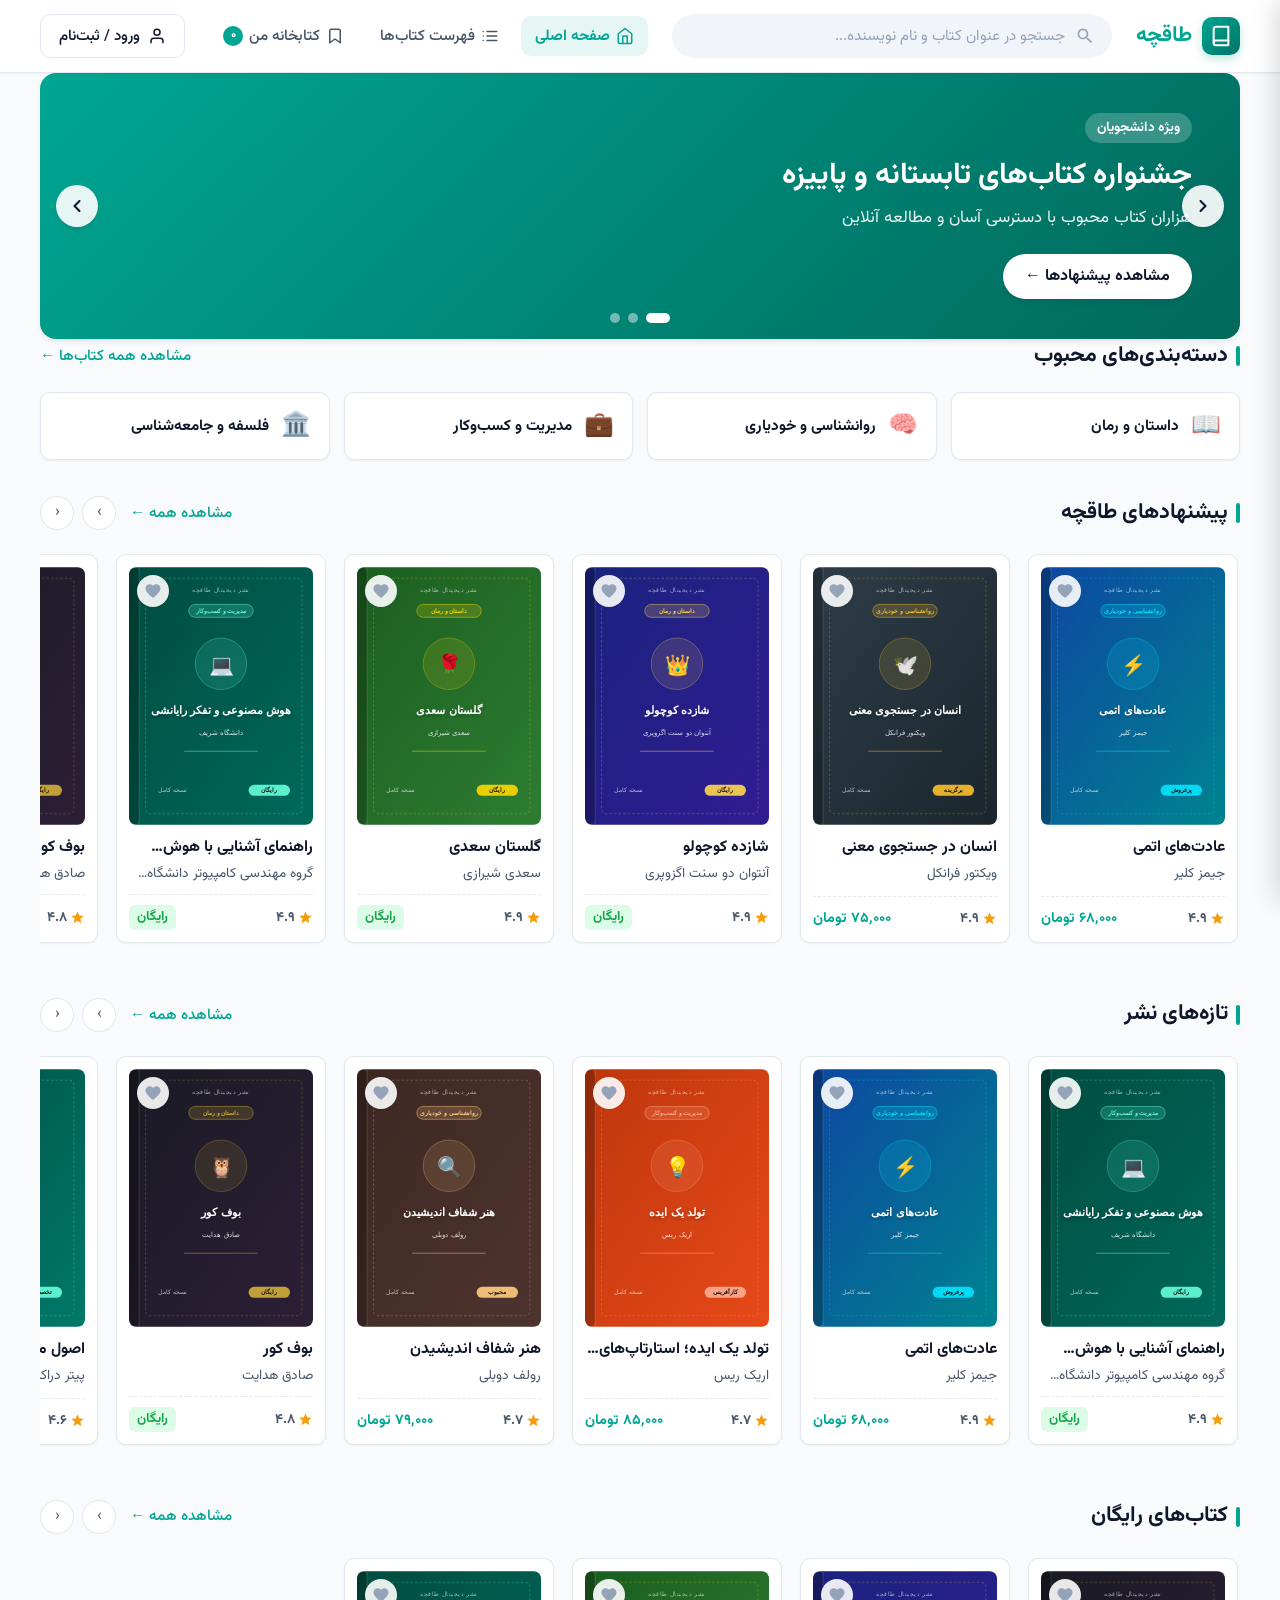
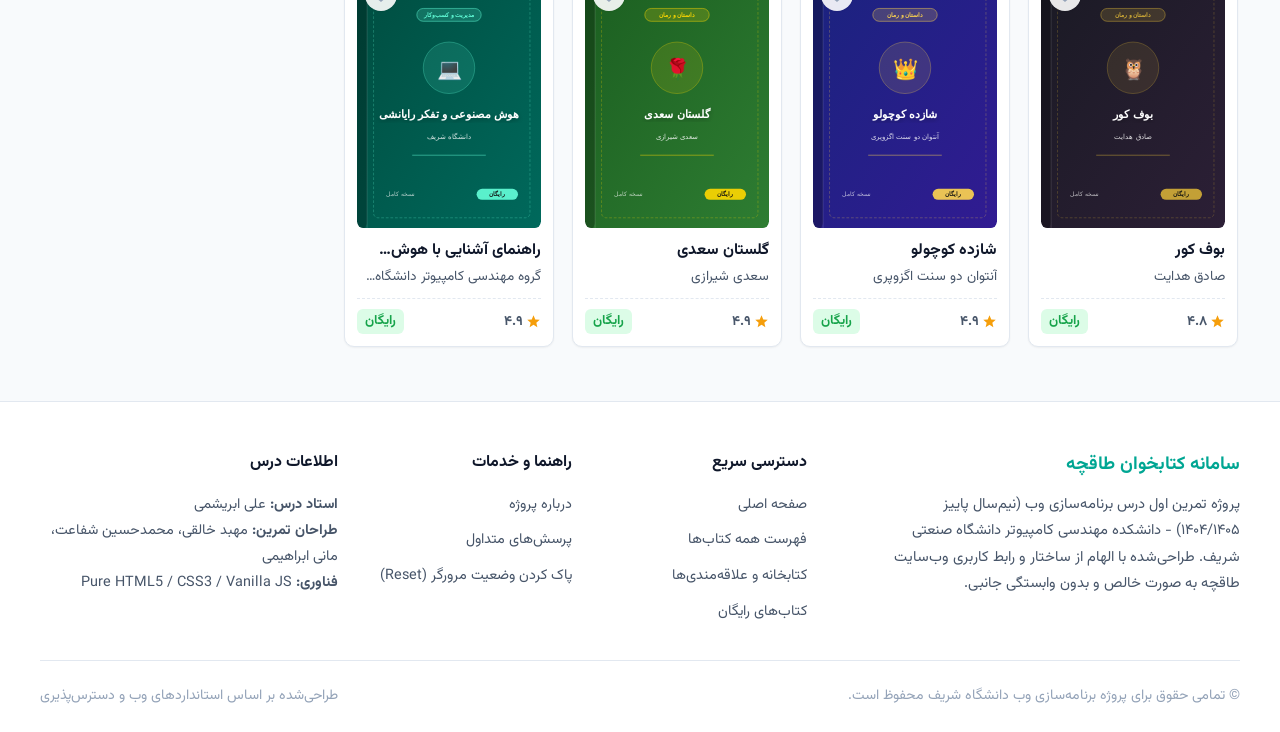
==== commit 2a6cae17: "fix(responsive & state): optimize 360px headers for site and reader mode, map state per user phone w" ====
--- a/index.html
+++ b/index.html
@@ -62,27 +62,82 @@
 
       <!-- اقدامات کاربری سربرگ -->
       <div class="header-actions">
+        <!-- دکمه باز کردن جستجو در موبایل -->
+        <button type="button" class="mobile-search-toggle" id="btn-mobile-search-toggle" aria-label="جستجوی کتاب">
+          <svg width="20" height="20" viewBox="0 0 24 24" fill="none" stroke="currentColor" stroke-width="2" stroke-linecap="round" stroke-linejoin="round" aria-hidden="true">
+            <circle cx="11" cy="11" r="8"/><line x1="21" y1="21" x2="16.65" y2="16.65"/>
+          </svg>
+        </button>
+
         <div id="user-logged-out-box">
-          <button type="button" class="btn btn-outline" id="btn-open-login" aria-haspopup="dialog">
+          <button type="button" class="btn btn-outline btn-login-compact" id="btn-open-login" aria-haspopup="dialog">
             <svg width="18" height="18" viewBox="0 0 24 24" fill="none" stroke="currentColor" stroke-width="2" stroke-linecap="round" stroke-linejoin="round" aria-hidden="true"><path d="M20 21v-2a4 4 0 0 0-4-4H8a4 4 0 0 0-4 4v2"/><circle cx="12" cy="7" r="4"/></svg>
-            <span>ورود / ثبت‌نام</span>
+            <span class="login-btn-text">ورود / ثبت‌نام</span>
           </button>
         </div>
-        <div id="user-logged-in-box" style="display: none; align-items: center; gap: 8px;">
-          <div class="user-menu-btn">
+        <div id="user-logged-in-box" style="display: none; align-items: center; gap: 6px;">
+          <div class="user-menu-btn" id="header-user-btn" role="button" tabindex="0">
             <div class="user-avatar" id="header-user-avatar" aria-hidden="true">ک</div>
-            <span id="header-user-name">کاربر</span>
+            <span id="header-user-name" class="header-user-name">کاربر</span>
           </div>
           <button type="button" class="btn-logout" id="btn-logout" aria-label="خروج از حساب کاربری">خروج</button>
         </div>
 
-        <!-- دکمه منوی موبایل -->
-        <button type="button" class="mobile-menu-toggle" id="btn-mobile-menu" aria-label="منوی موبایل" aria-expanded="false">
+        <!-- دکمه منوی کشویی موبایل -->
+        <button type="button" class="mobile-menu-toggle" id="btn-mobile-menu" aria-label="منوی گزینه‌ها" aria-expanded="false">
           <svg width="22" height="22" viewBox="0 0 24 24" fill="none" stroke="currentColor" stroke-width="2" stroke-linecap="round" stroke-linejoin="round"><line x1="3" y1="12" x2="21" y2="12"/><line x1="3" y1="6" x2="21" y2="6"/><line x1="3" y1="18" x2="21" y2="18"/></svg>
         </button>
       </div>
     </div>
   </header>
+
+  <!-- منوی کشویی سایدبار موبایل (Mobile Drawer) -->
+  <div class="mobile-drawer-overlay" id="mobile-drawer-overlay" aria-hidden="true"></div>
+  <aside class="mobile-drawer" id="mobile-drawer" aria-label="منوی ناوبری موبایل" aria-hidden="true">
+    <div class="drawer-header">
+      <div class="brand-logo">
+        <div class="brand-icon" aria-hidden="true">
+          <svg width="18" height="18" viewBox="0 0 24 24" fill="none" stroke="currentColor" stroke-width="2.2" stroke-linecap="round" stroke-linejoin="round">
+            <path d="M4 19.5A2.5 2.5 0 0 1 6.5 17H20"/>
+            <path d="M6.5 2H20v20H6.5A2.5 2.5 0 0 1 4 19.5v-15A2.5 2.5 0 0 1 6.5 2z"/>
+          </svg>
+        </div>
+        <span>طاقچه</span>
+      </div>
+      <button type="button" class="drawer-close-btn" id="btn-close-drawer" aria-label="بستن منو">✕</button>
+    </div>
+
+    <div class="drawer-user-card" id="drawer-user-card">
+      <div class="drawer-user-info">
+        <div class="user-avatar" id="drawer-user-avatar">م</div>
+        <div class="drawer-user-texts">
+          <strong id="drawer-user-name">کاربر مهمان</strong>
+          <span id="drawer-user-phone">جهت دریافت کتاب وارد شوید</span>
+        </div>
+      </div>
+      <button type="button" class="btn btn-outline btn-sm" id="btn-drawer-auth-action">ورود به حساب</button>
+    </div>
+
+    <nav class="drawer-nav">
+      <a href="#home" class="drawer-link active" id="drawer-link-home">
+        <svg width="20" height="20" viewBox="0 0 24 24" fill="none" stroke="currentColor" stroke-width="2" stroke-linecap="round" stroke-linejoin="round"><path d="M3 9l9-7 9 7v11a2 2 0 0 1-2 2H5a2 2 0 0 1-2-2z"/><polyline points="9 22 9 12 15 12 15 22"/></svg>
+        <span>صفحه اصلی</span>
+      </a>
+      <a href="#catalog" class="drawer-link" id="drawer-link-catalog">
+        <svg width="20" height="20" viewBox="0 0 24 24" fill="none" stroke="currentColor" stroke-width="2" stroke-linecap="round" stroke-linejoin="round"><line x1="8" y1="6" x2="21" y2="6"/><line x1="8" y1="12" x2="21" y2="12"/><line x1="8" y1="18" x2="21" y2="18"/><line x1="3" y1="6" x2="3.01" y2="6"/><line x1="3" y1="12" x2="3.01" y2="12"/><line x1="3" y1="18" x2="3.01" y2="18"/></svg>
+        <span>فهرست و جستجوی کتاب‌ها</span>
+      </a>
+      <a href="#library" class="drawer-link" id="drawer-link-library">
+        <svg width="20" height="20" viewBox="0 0 24 24" fill="none" stroke="currentColor" stroke-width="2" stroke-linecap="round" stroke-linejoin="round"><path d="M19 21l-7-5-7 5V5a2 2 0 0 1 2-2h10a2 2 0 0 1 2 2z"/></svg>
+        <span>کتابخانه من</span>
+        <span class="badge-count" id="drawer-library-count">۰</span>
+      </a>
+      <a href="#catalog" class="drawer-link" id="drawer-link-free" data-shelf-filter="free">
+        <svg width="20" height="20" viewBox="0 0 24 24" fill="none" stroke="currentColor" stroke-width="2" stroke-linecap="round" stroke-linejoin="round"><circle cx="12" cy="12" r="10"/><path d="M12 6v12"/><path d="M8 10l8 4"/></svg>
+        <span>کتاب‌های رایگان</span>
+      </a>
+    </nav>
+  </aside>
 
   <!-- ریشه اصلی اپلیکیشن (صفحات و نماها) -->
   <main id="app-root" role="main">
@@ -480,6 +535,29 @@
     </div>
   </footer>
 
+  <!-- نوار ناوبری پایین صفحه برای موبایل (Bottom Navigation Bar) -->
+  <nav class="mobile-bottom-nav" id="mobile-bottom-nav" aria-label="ناوبری سریع موبایل">
+    <a href="#home" class="bottom-nav-item active" id="bnav-home">
+      <svg width="20" height="20" viewBox="0 0 24 24" fill="none" stroke="currentColor" stroke-width="2" stroke-linecap="round" stroke-linejoin="round"><path d="M3 9l9-7 9 7v11a2 2 0 0 1-2 2H5a2 2 0 0 1-2-2z"/><polyline points="9 22 9 12 15 12 15 22"/></svg>
+      <span>صفحه اصلی</span>
+    </a>
+    <a href="#catalog" class="bottom-nav-item" id="bnav-catalog">
+      <svg width="20" height="20" viewBox="0 0 24 24" fill="none" stroke="currentColor" stroke-width="2" stroke-linecap="round" stroke-linejoin="round"><line x1="8" y1="6" x2="21" y2="6"/><line x1="8" y1="12" x2="21" y2="12"/><line x1="8" y1="18" x2="21" y2="18"/><line x1="3" y1="6" x2="3.01" y2="6"/><line x1="3" y1="12" x2="3.01" y2="12"/><line x1="3" y1="18" x2="3.01" y2="18"/></svg>
+      <span>کتاب‌ها</span>
+    </a>
+    <a href="#library" class="bottom-nav-item" id="bnav-library">
+      <div class="bottom-nav-icon-wrap">
+        <svg width="20" height="20" viewBox="0 0 24 24" fill="none" stroke="currentColor" stroke-width="2" stroke-linecap="round" stroke-linejoin="round"><path d="M19 21l-7-5-7 5V5a2 2 0 0 1 2-2h10a2 2 0 0 1 2 2z"/></svg>
+        <span class="badge-count bottom-badge" id="bnav-library-count">۰</span>
+      </div>
+      <span>کتابخانه</span>
+    </a>
+    <button type="button" class="bottom-nav-item" id="bnav-user" aria-label="حساب کاربری">
+      <svg width="20" height="20" viewBox="0 0 24 24" fill="none" stroke="currentColor" stroke-width="2" stroke-linecap="round" stroke-linejoin="round"><path d="M20 21v-2a4 4 0 0 0-4-4H8a4 4 0 0 0-4 4v2"/><circle cx="12" cy="7" r="4"/></svg>
+      <span id="bnav-user-label">حساب من</span>
+    </button>
+  </nav>
+
   <!-- اسکریپت داده‌ها و منطق برنامه -->
   <script src="js/books.js"></script>
   <script src="js/app.js"></script>
--- a/css/style.css
+++ b/css/style.css
@@ -403,11 +403,235 @@
   background-color: #fecaca;
 }
 
-/* منوی موبایل */
+/* دکمه‌های جستجو و منوی موبایل */
+.mobile-search-toggle,
 .mobile-menu-toggle {
   display: none;
   align-items: center;
   justify-content: center;
+  width: 38px;
+  height: 38px;
+  border-radius: var(--radius-md);
+  background-color: var(--bg-surface-alt);
+  color: var(--text-secondary);
+  border: 1px solid var(--border-light);
+  cursor: pointer;
+  transition: all var(--transition-fast);
+}
+
+.mobile-search-toggle:hover,
+.mobile-search-toggle.active,
+.mobile-menu-toggle:hover {
+  background-color: var(--primary-light);
+  color: var(--primary);
+  border-color: var(--primary);
+}
+
+/* ==========================================================================
+   ۳.۱. منوی کشویی سایدبار موبایل (Mobile Drawer)
+   ========================================================================== */
+.mobile-drawer-overlay {
+  position: fixed;
+  inset: 0;
+  background: var(--bg-overlay);
+  backdrop-filter: blur(4px);
+  z-index: 250;
+  opacity: 0;
+  visibility: hidden;
+  transition: all var(--transition-normal);
+}
+
+.mobile-drawer-overlay.active {
+  opacity: 1;
+  visibility: visible;
+}
+
+.mobile-drawer {
+  position: fixed;
+  top: 0;
+  bottom: 0;
+  right: 0;
+  width: 290px;
+  max-width: 84vw;
+  background-color: var(--bg-surface);
+  z-index: 260;
+  transform: translateX(100%);
+  transition: transform var(--transition-normal);
+  box-shadow: -4px 0 24px rgba(0, 0, 0, 0.15);
+  display: flex;
+  flex-direction: column;
+  overflow-y: auto;
+}
+
+.mobile-drawer.active {
+  transform: translateX(0);
+}
+
+.drawer-header {
+  display: flex;
+  align-items: center;
+  justify-content: space-between;
+  padding: 16px 18px;
+  border-bottom: 1px solid var(--border-light);
+}
+
+.drawer-close-btn {
+  width: 34px;
+  height: 34px;
+  border-radius: 50%;
+  display: flex;
+  align-items: center;
+  justify-content: center;
+  font-size: 1.15rem;
+  color: var(--text-muted);
+  background-color: var(--bg-surface-alt);
+  border: 1px solid var(--border-light);
+}
+
+.drawer-close-btn:hover {
+  color: var(--text-primary);
+  background-color: var(--border-light);
+}
+
+.drawer-user-card {
+  padding: 16px 18px;
+  background: linear-gradient(135deg, var(--primary-light) 0%, #f0fdfa 100%);
+  border-bottom: 1px solid var(--border-light);
+  display: flex;
+  flex-direction: column;
+  gap: 12px;
+}
+
+.drawer-user-info {
+  display: flex;
+  align-items: center;
+  gap: 10px;
+}
+
+.drawer-user-texts {
+  display: flex;
+  flex-direction: column;
+  overflow: hidden;
+}
+
+.drawer-user-texts strong {
+  font-size: 0.95rem;
+  color: var(--text-primary);
+  white-space: nowrap;
+  overflow: hidden;
+  text-overflow: ellipsis;
+}
+
+.drawer-user-texts span {
+  font-size: 0.78rem;
+  color: var(--text-secondary);
+}
+
+.drawer-nav {
+  padding: 12px 10px;
+  display: flex;
+  flex-direction: column;
+  gap: 4px;
+  flex: 1;
+}
+
+.drawer-link {
+  display: flex;
+  align-items: center;
+  gap: 12px;
+  padding: 12px 14px;
+  border-radius: var(--radius-md);
+  color: var(--text-secondary);
+  font-weight: 500;
+  font-size: 0.95rem;
+  transition: all var(--transition-fast);
+}
+
+.drawer-link:hover,
+.drawer-link.active {
+  background-color: var(--primary-light);
+  color: var(--primary);
+  font-weight: 700;
+}
+
+.drawer-link svg {
+  flex-shrink: 0;
+}
+
+.drawer-link .badge-count {
+  margin-right: auto;
+}
+
+/* ==========================================================================
+   ۳.۲. نوار ناوبری پایین صفحه برای موبایل (Bottom Navigation Bar)
+   ========================================================================== */
+.mobile-bottom-nav {
+  display: none;
+  position: fixed;
+  bottom: 0;
+  left: 0;
+  right: 0;
+  height: 56px;
+  background-color: var(--bg-surface);
+  border-top: 1px solid var(--border-light);
+  box-shadow: 0 -2px 12px rgba(0, 0, 0, 0.06);
+  z-index: 150;
+  align-items: stretch;
+  justify-content: space-around;
+  padding: 0 4px;
+}
+
+.bottom-nav-item {
+  flex: 1;
+  display: flex;
+  flex-direction: column;
+  align-items: center;
+  justify-content: center;
+  gap: 3px;
+  color: var(--text-muted);
+  font-size: 0.72rem;
+  font-weight: 500;
+  transition: color var(--transition-fast);
+  background: none;
+  border: none;
+  padding: 4px 0;
+  cursor: pointer;
+  text-decoration: none;
+}
+
+.bottom-nav-item svg {
+  width: 20px;
+  height: 20px;
+  stroke: currentColor;
+  transition: transform var(--transition-fast);
+}
+
+.bottom-nav-item:hover,
+.bottom-nav-item.active {
+  color: var(--primary);
+  font-weight: 700;
+}
+
+.bottom-nav-item.active svg {
+  transform: translateY(-1px);
+}
+
+.bottom-nav-icon-wrap {
+  position: relative;
+  display: inline-flex;
+  align-items: center;
+  justify-content: center;
+}
+
+.bottom-badge {
+  position: absolute;
+  top: -4px;
+  left: -8px;
+  min-width: 16px;
+  height: 16px;
+  font-size: 0.65rem;
+  padding: 0 4px;
+}
   width: 40px;
   height: 40px;
   border-radius: var(--radius-md);
@@ -1572,22 +1796,36 @@
   .header-search.mobile-active {
     display: block;
     position: absolute;
-    top: 72px;
+    top: 60px;
     left: 0;
     right: 0;
     max-width: 100%;
-    padding: 10px 20px;
+    padding: 10px 16px;
     background-color: var(--bg-surface);
     border-bottom: 1px solid var(--border-light);
     box-shadow: var(--shadow-md);
+    z-index: 120;
   }
 
   .main-nav {
     display: none;
   }
 
+  .mobile-search-toggle,
   .mobile-menu-toggle {
     display: flex;
+  }
+
+  .mobile-bottom-nav {
+    display: flex;
+  }
+
+  body {
+    padding-bottom: 58px;
+  }
+
+  .site-footer {
+    margin-bottom: 58px;
   }
 
   .catalog-layout {
@@ -1621,7 +1859,147 @@
   }
 }
 
+@media (max-width: 640px) {
+  /* بهینه‌سازی سربرگ حالت مطالعه کتاب برای عرض‌های کوچک و ۳۶۰ پیکسل */
+  .reader-header {
+    padding: 8px 12px;
+    flex-direction: column;
+    align-items: stretch;
+    gap: 8px;
+  }
+
+  .reader-title-box {
+    display: flex;
+    align-items: center;
+    justify-content: space-between;
+    width: 100%;
+    gap: 8px;
+  }
+
+  #btn-reader-exit {
+    padding: 5px 10px;
+    font-size: 0.8rem;
+    white-space: nowrap;
+    flex-shrink: 0;
+    border-radius: var(--radius-full);
+  }
+
+  #reader-header-book-title {
+    font-size: 0.92rem;
+    font-weight: 700;
+    white-space: nowrap;
+    overflow: hidden;
+    text-overflow: ellipsis;
+    max-width: 200px;
+    text-align: left;
+  }
+
+  .reader-tools {
+    display: flex;
+    align-items: center;
+    justify-content: space-between;
+    gap: 6px;
+    width: 100%;
+  }
+
+  .reader-tool-group {
+    flex: 1;
+    display: flex;
+    gap: 2px;
+    padding: 3px;
+    justify-content: space-between;
+  }
+
+  .reader-tool-btn {
+    flex: 1;
+    padding: 5px 2px;
+    font-size: 0.75rem;
+    text-align: center;
+    min-width: 0;
+    white-space: nowrap;
+  }
+
+  .reader-content-wrapper {
+    margin: 16px auto;
+    padding: 0 14px 60px 14px;
+  }
+
+  .reader-book-title {
+    font-size: 1.4rem;
+  }
+
+  .reader-book-meta {
+    margin-bottom: 20px;
+    padding-bottom: 14px;
+  }
+}
+
 @media (max-width: 480px) {
+  .site-header {
+    height: 60px;
+  }
+
+  .header-inner {
+    height: 60px;
+    gap: 8px;
+    padding: 0 10px;
+  }
+
+  .brand-logo {
+    font-size: 1.15rem;
+    gap: 6px;
+  }
+
+  .brand-icon {
+    width: 32px;
+    height: 32px;
+  }
+
+  .header-actions {
+    gap: 6px;
+  }
+
+  .mobile-search-toggle,
+  .mobile-menu-toggle {
+    width: 34px;
+    height: 34px;
+  }
+
+  .btn-login-compact {
+    padding: 5px 8px;
+    font-size: 0.8rem;
+    gap: 4px;
+  }
+
+  .btn-login-compact svg {
+    width: 16px;
+    height: 16px;
+  }
+
+  .user-menu-btn {
+    padding: 4px 6px;
+    gap: 6px;
+  }
+
+  .user-avatar {
+    width: 26px;
+    height: 26px;
+    font-size: 0.78rem;
+  }
+
+  .header-user-name {
+    max-width: 60px;
+    overflow: hidden;
+    text-overflow: ellipsis;
+    white-space: nowrap;
+    font-size: 0.82rem;
+  }
+
+  .btn-logout {
+    padding: 4px 6px;
+    font-size: 0.75rem;
+  }
+
   .container {
     padding-left: 14px;
     padding-right: 14px;
@@ -1672,3 +2050,27 @@
     gap: 24px;
   }
 }
+
+@media (max-width: 380px) {
+  .header-inner {
+    padding: 0 6px;
+    gap: 4px;
+  }
+
+  .brand-logo span {
+    font-size: 1.05rem;
+  }
+
+  .login-btn-text {
+    display: none;
+  }
+
+  .btn-login-compact {
+    padding: 7px;
+    border-radius: 50%;
+  }
+
+  .header-user-name {
+    display: none;
+  }
+}
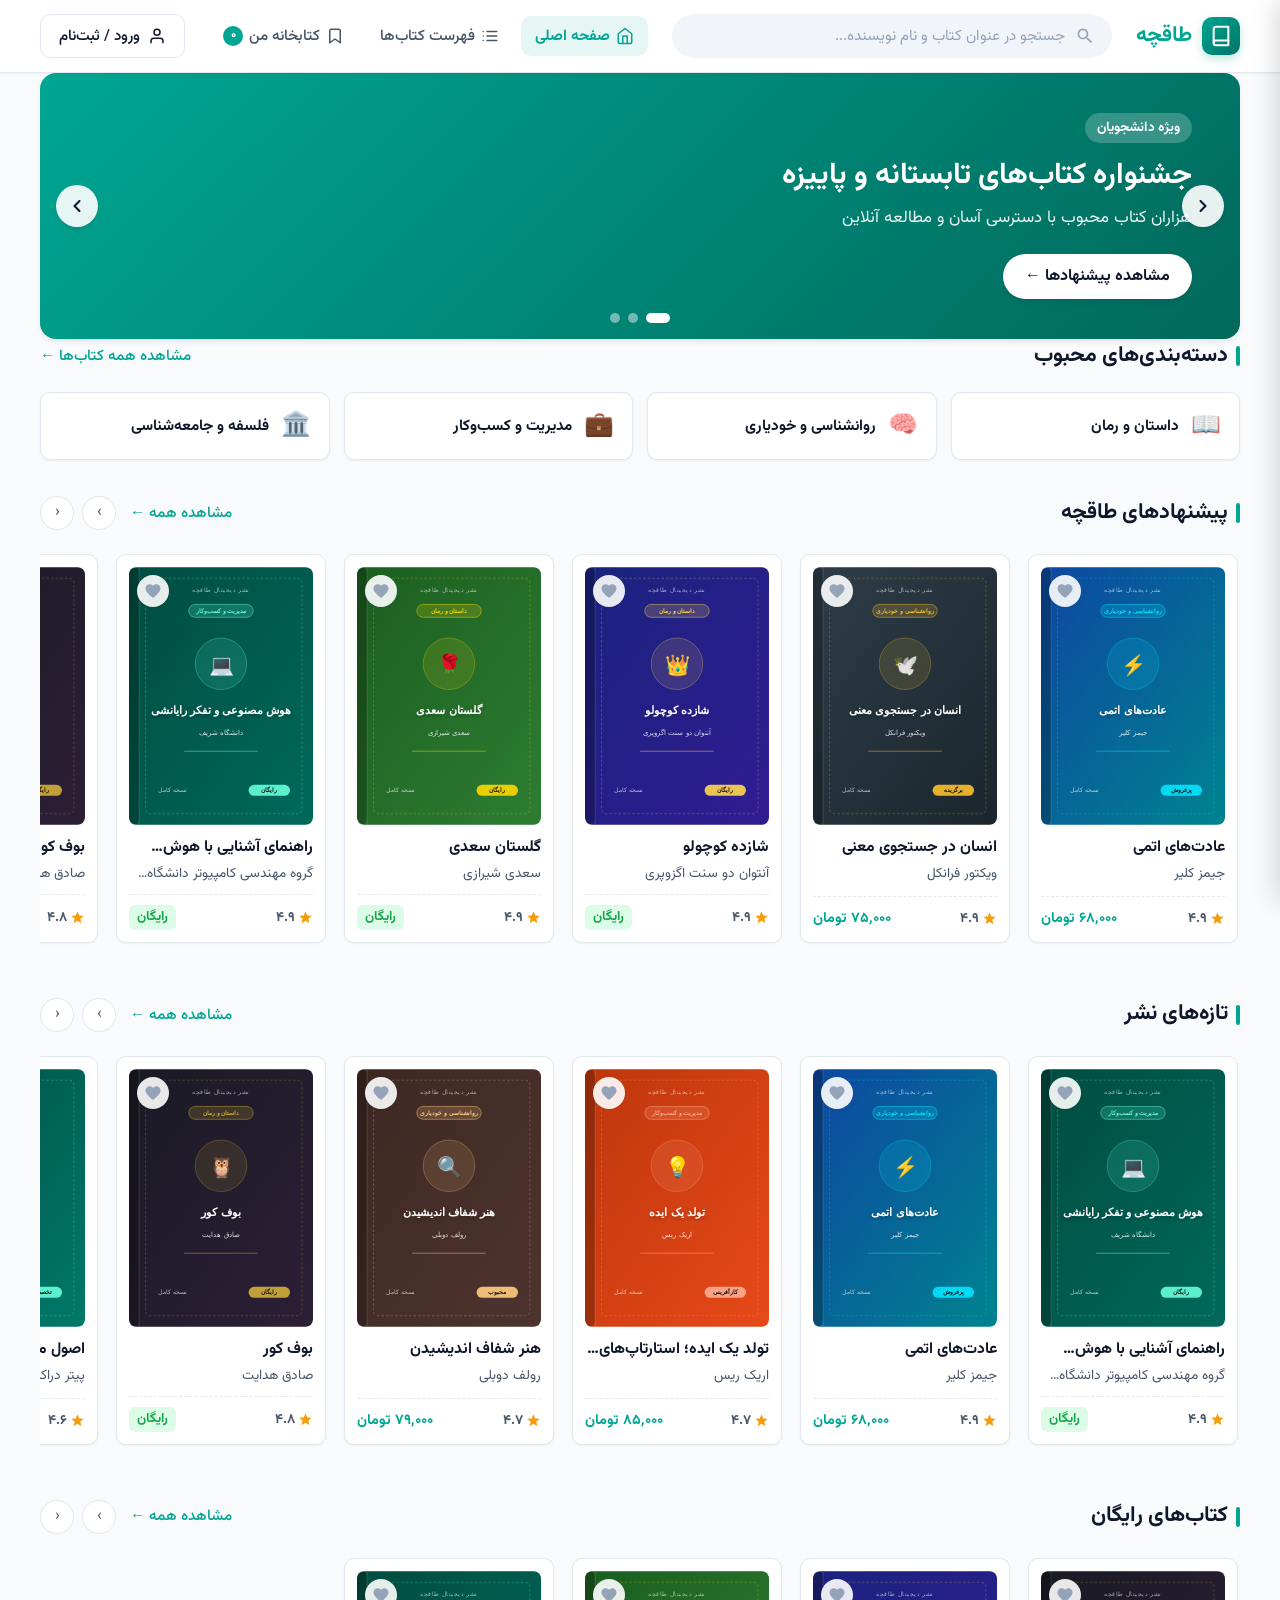
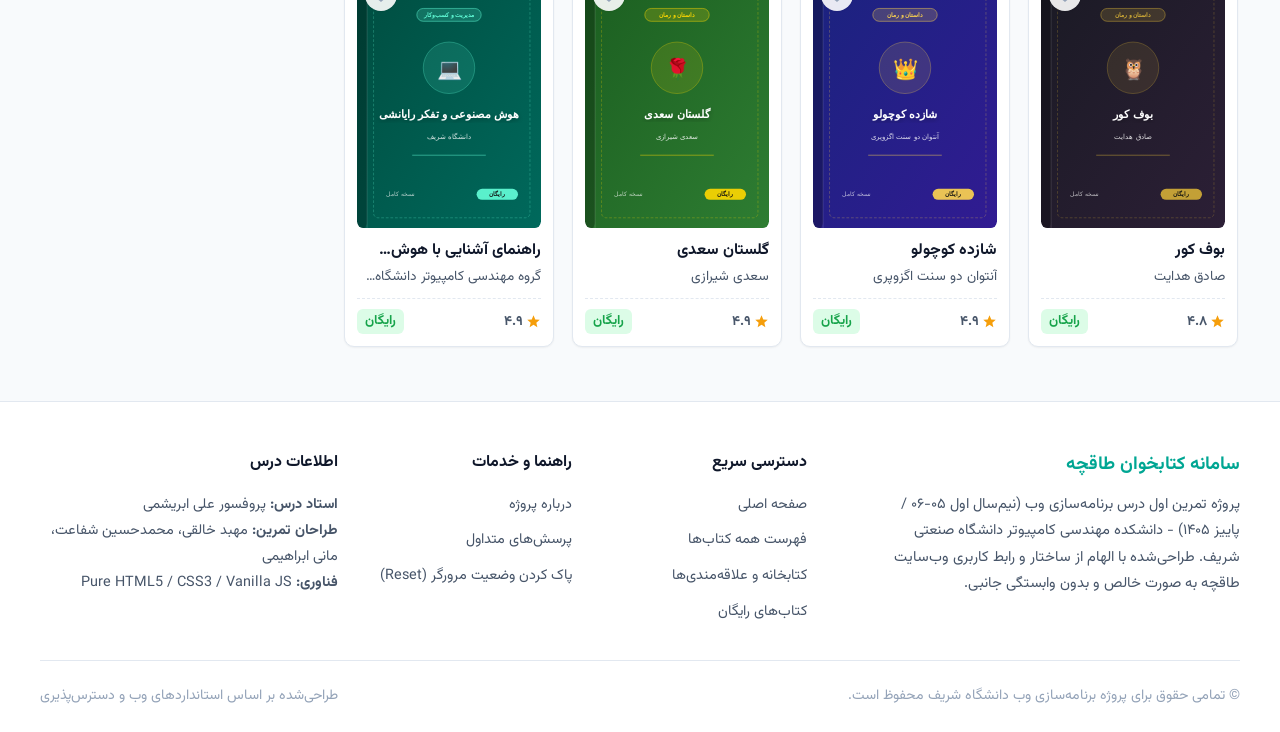
==== commit c59ff72e: "docs: adopt LaTeX report template, update professor title to Prof. Ali Abrishami, and fix term to 14" ====
--- a/index.html
+++ b/index.html
@@ -499,7 +499,7 @@
         <div class="footer-about">
           <h4>سامانه کتابخوان طاقچه</h4>
           <p>
-            پروژه تمرین اول درس برنامه‌سازی وب (نیم‌سال پاییز ۱۴۰۴/۱۴۰۵) - دانشکده مهندسی کامپیوتر دانشگاه صنعتی شریف. طراحی‌شده با الهام از ساختار و رابط کاربری وب‌سایت طاقچه به صورت خالص و بدون وابستگی جانبی.
+            پروژه تمرین اول درس برنامه‌سازی وب (نیم‌سال اول ۰۵-۰۶ / پاییز ۱۴۰۵) - دانشکده مهندسی کامپیوتر دانشگاه صنعتی شریف. طراحی‌شده با الهام از ساختار و رابط کاربری وب‌سایت طاقچه به صورت خالص و بدون وابستگی جانبی.
           </p>
         </div>
         <div class="footer-col">
@@ -522,7 +522,7 @@
         <div class="footer-col">
           <h5>اطلاعات درس</h5>
           <p style="font-size: 0.9rem; color: var(--text-secondary); line-height: 1.8;">
-            <strong>استاد درس:</strong> علی ابریشمی<br>
+            <strong>استاد درس:</strong> پروفسور علی ابریشمی<br>
             <strong>طراحان تمرین:</strong> مهبد خالقی، محمدحسین شفاعت، مانی ابراهیمی<br>
             <strong>فناوری:</strong> Pure HTML5 / CSS3 / Vanilla JS
           </p>
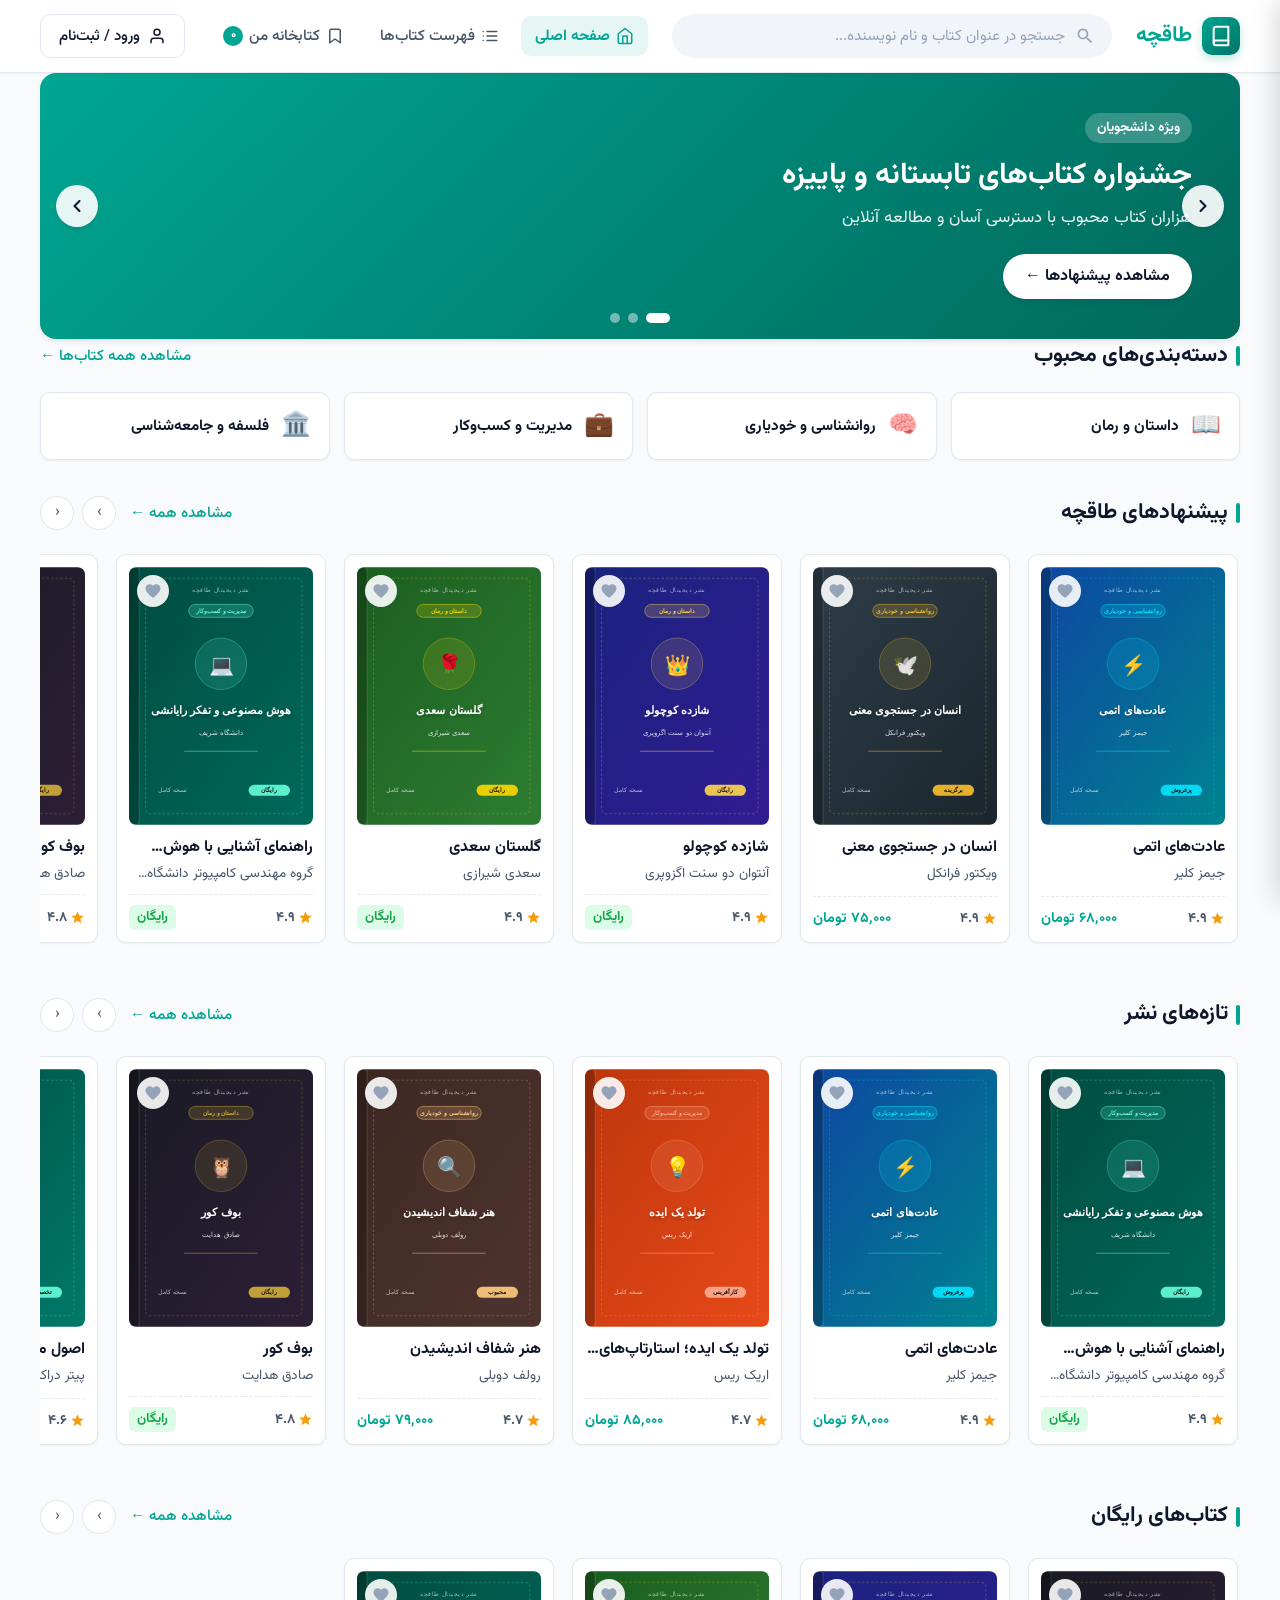
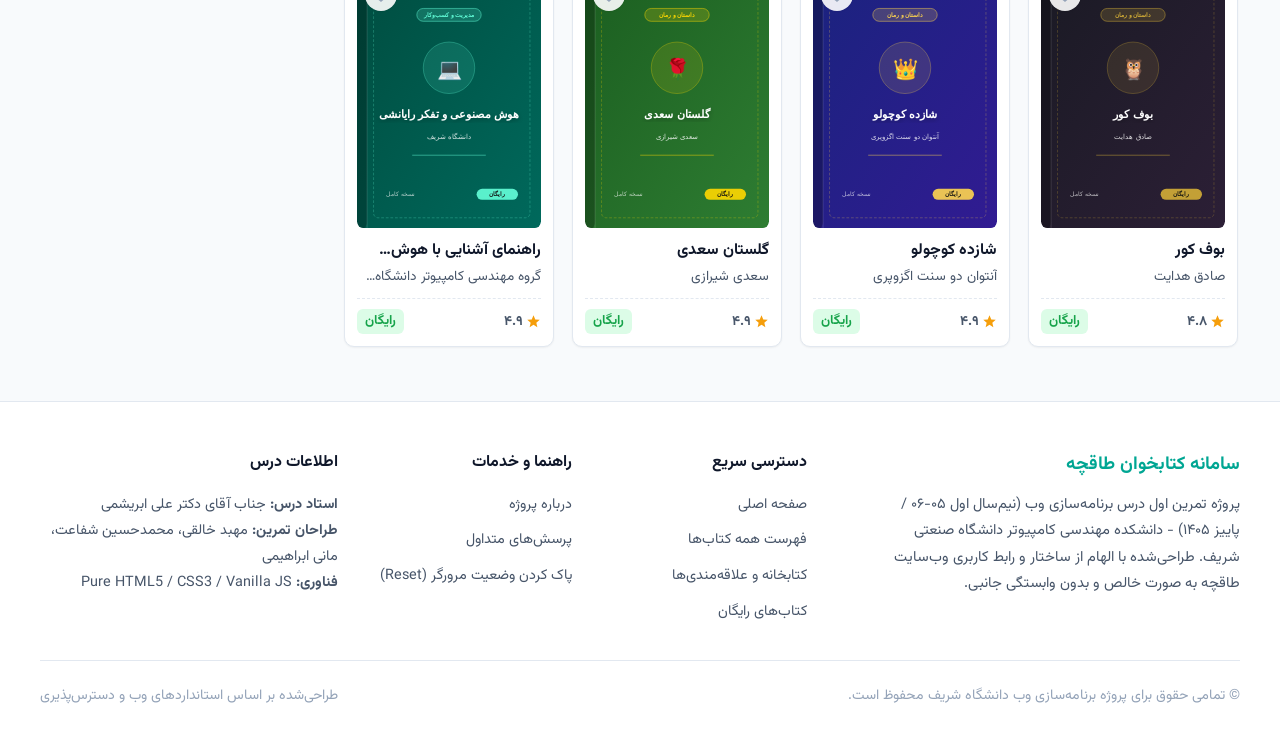
==== commit 87961f07: "docs: expand technical details and implementation steps in report, remove incorrect images, update t" ====
--- a/index.html
+++ b/index.html
@@ -522,7 +522,7 @@
         <div class="footer-col">
           <h5>اطلاعات درس</h5>
           <p style="font-size: 0.9rem; color: var(--text-secondary); line-height: 1.8;">
-            <strong>استاد درس:</strong> پروفسور علی ابریشمی<br>
+            <strong>استاد درس:</strong> جناب آقای دکتر علی ابریشمی<br>
             <strong>طراحان تمرین:</strong> مهبد خالقی، محمدحسین شفاعت، مانی ابراهیمی<br>
             <strong>فناوری:</strong> Pure HTML5 / CSS3 / Vanilla JS
           </p>
